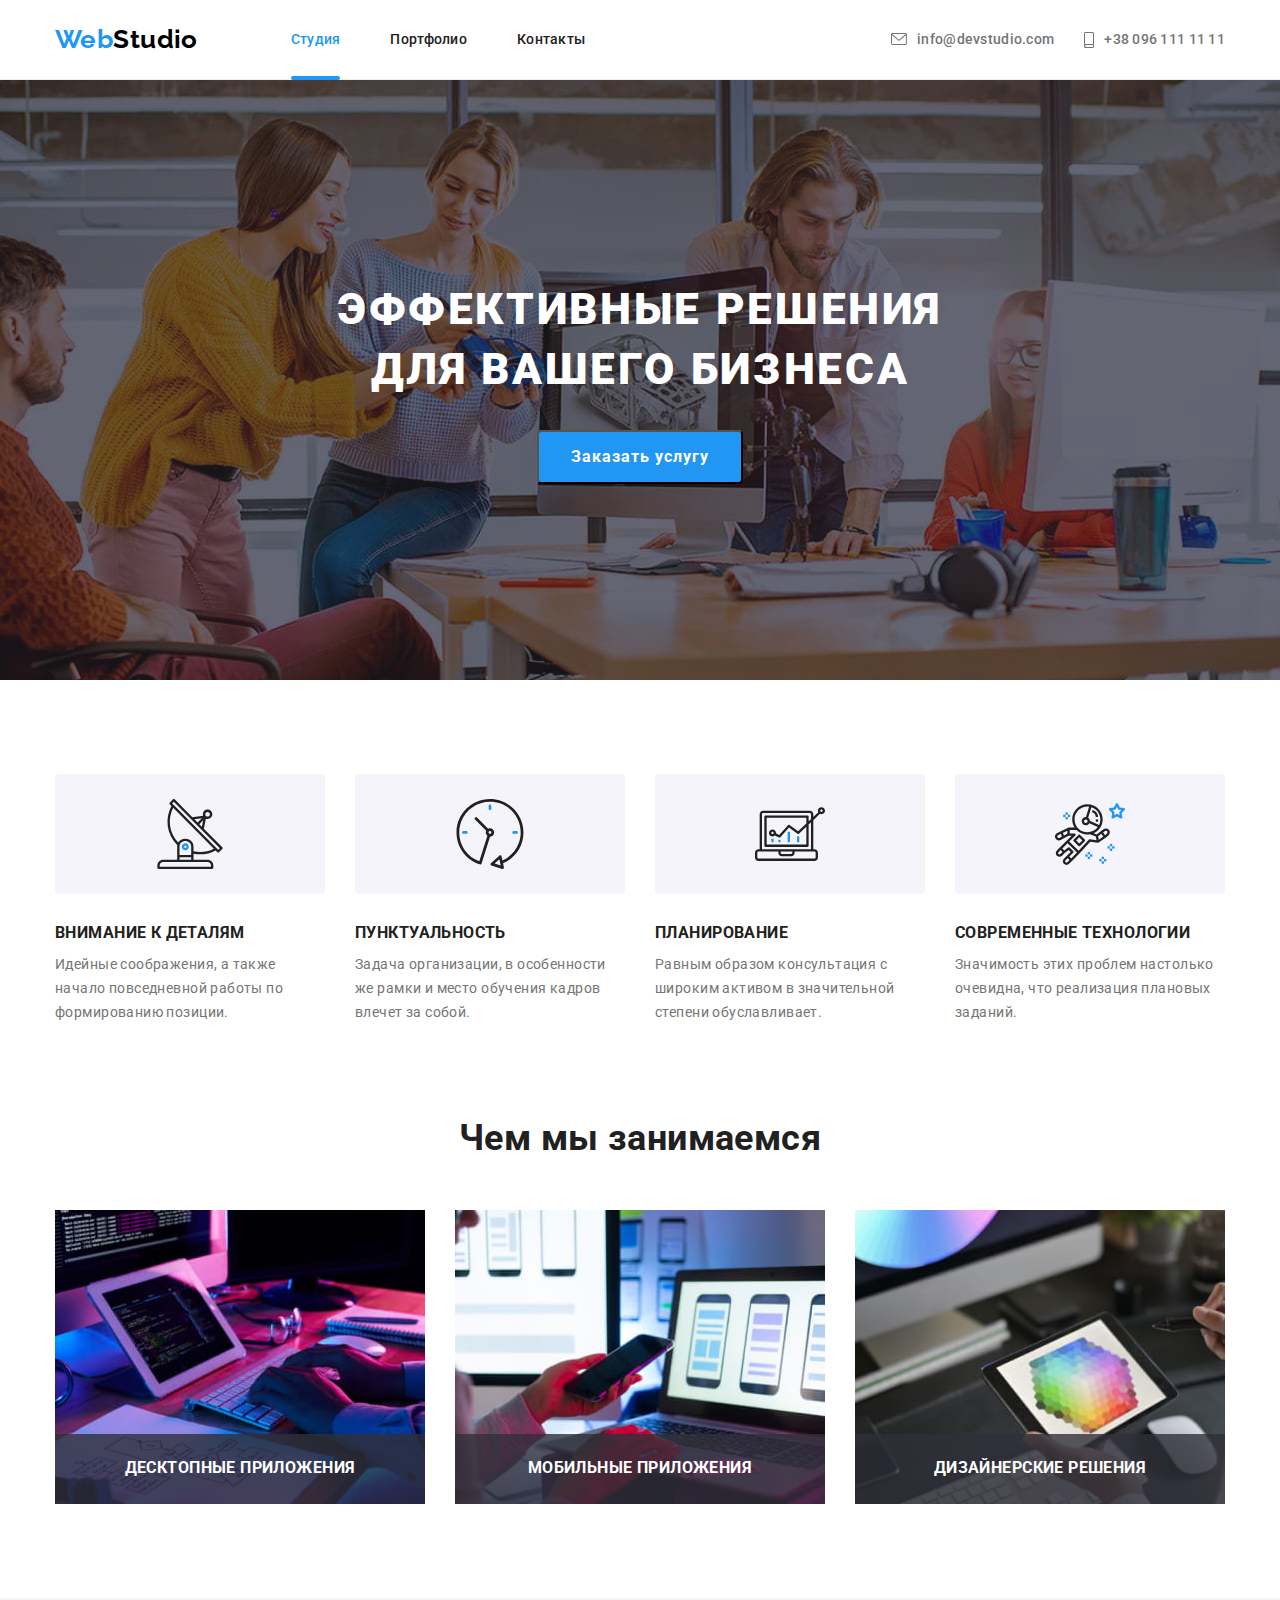
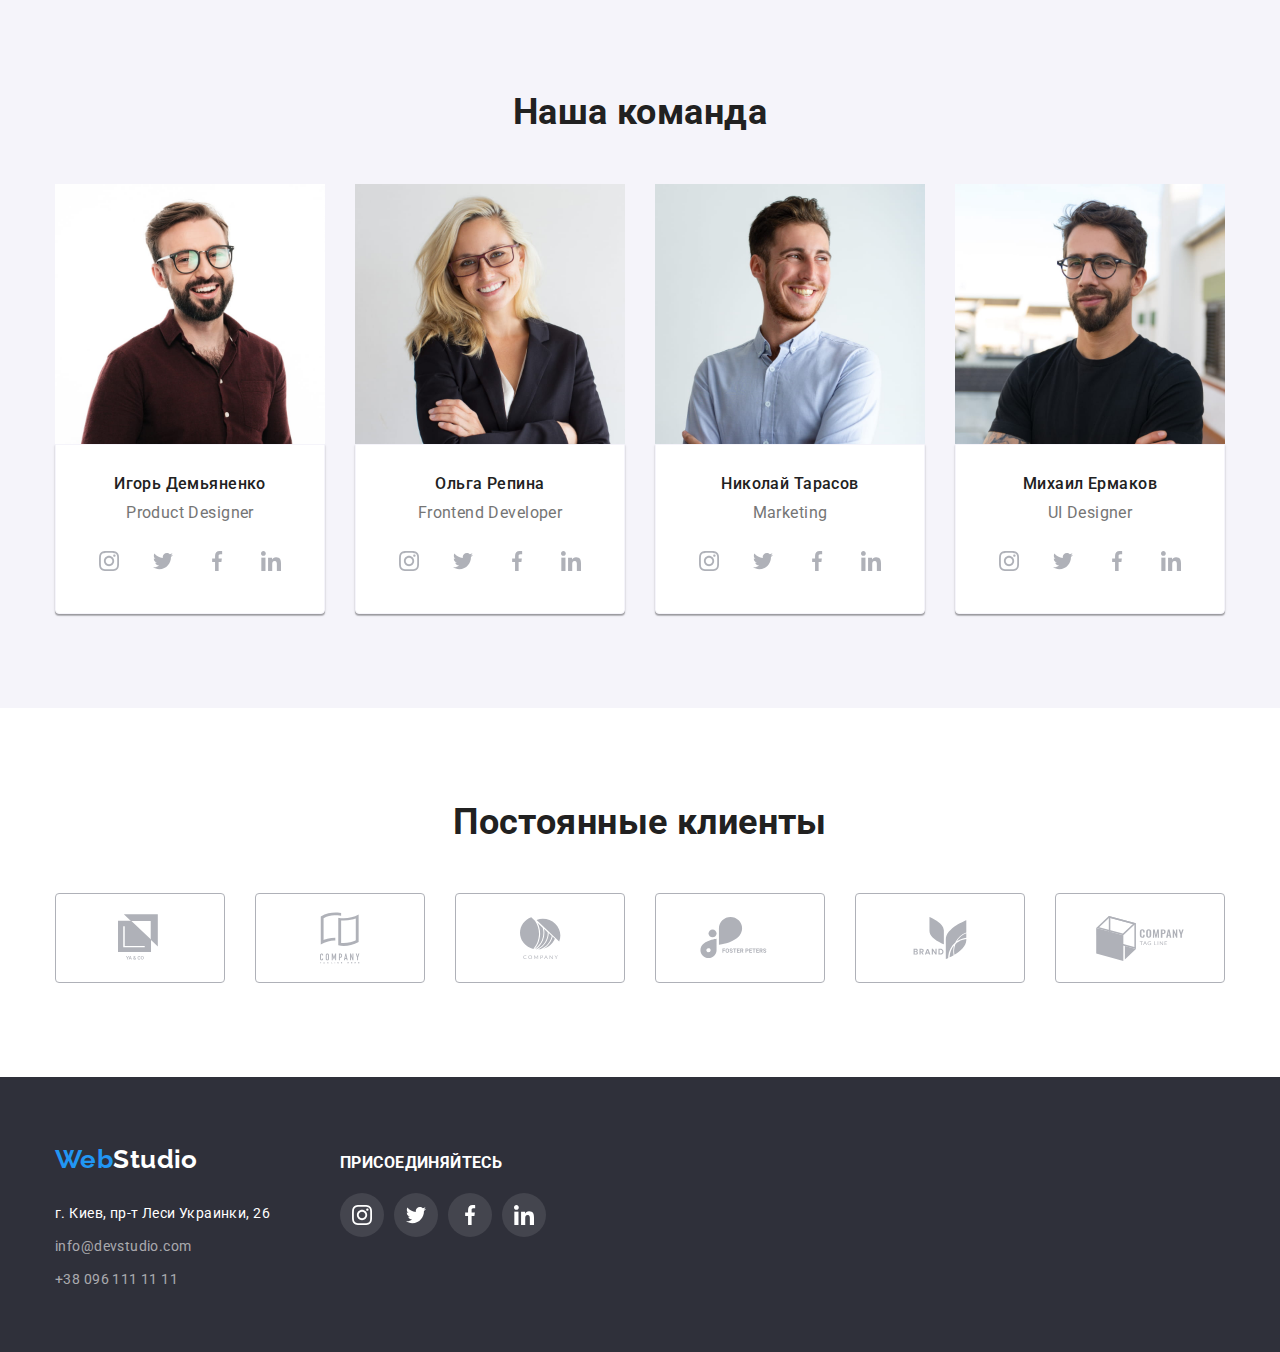
==== index.html @ 094c7a4d "Initial commit" ====
<!DOCTYPE html>
<html lang="ru">
<head>
    <meta charset="UTF-8">
    <meta http-equiv="X-UA-Compatible" content="IE=edge">
    <meta name="viewport" content="width=device-width, initial-scale=1.0">
    <link rel="preconnect" href="https://fonts.gstatic.com">
    <link href="https://fonts.googleapis.com/css2?family=Raleway:wght@700&family=Roboto:wght@400;500;700;900&display=swap" rel="stylesheet">
    <link rel="stylesheet" href="https://cdnjs.cloudflare.com/ajax/libs/modern-normalize/1.0.0/modern-normalize.min.css">
    <link rel="stylesheet" href="./css/styles.css">
    <title>WebStudio</title>
</head>
<body>
    
    <header class="header">
        <div class="page-header container">
            <nav class="navigation">
                <a class="logo link" href="./index.html"> <span class="accent-logo">Web</span>Studio</a>
                <ul class="site-nav list">
                    <li class="item-nav">
                        <a class="item-nav link current" href="./index.html">Студия</a>
                    </li>
                    <li class="item-nav">
                        <a class="item-nav link" href="./portfolio.html">Портфолио</a>
                    </li>
                    <li class="item-nav">
                        <a class="item-nav link" href="">Контакты</a>
                    </li>
                </ul>
            </nav> 
            <ul class="contact list">
                <li class="contact-item">
                    <a class="link-contact link" href="mailto:info@devstudio.com">
                        <svg class="icon" width="16" height="12">
                            <use href="./images/svg/sprite.svg#icon-envelope"></use>
                        </svg>
                        info@devstudio.com
                    </a>
                </li>
                <li class="contact-item">
                    <a class="link-contact link" href="tel:+380961111111">
                        <svg class="icon" width="10" height="16">
                            <use href="./images/svg/sprite.svg#icon-smartphone"></use>
                        </svg>
                        +38 096 111 11 11
                    </a>
                </li>
            </ul>
        </div>
    </header>
     
    <main>
        <section class="hero">
            <div class="hero-container">
                <h1 class="page-title">Эффективные решения<br>для вашего бизнеса</h1>
                <button data-modal-open class="button order" type="button">Заказать услугу</button>
            </div>
        </section>
        

        <section class="advantages">
            <div class="container">
                <ul class="list advantages-grid grid">
                    <li class="advantages-list grid-item icon-antenna">
                        <h3 class="advantages-title">Внимание к деталям</h3>
                        <p class="advantages-text">Идейные соображения, а также начало повседневной работы по формированию позиции.</p>
                    </li>
                    <li class="advantages-list grid-item icon-clock">
                        <h3 class="advantages-title">Пунктуальность</h3>
                        <p class="advantages-text">Задача организации, в особенности же рамки и место обучения кадров влечет за собой.</p>
                    </li>
                    <li class="advantages-list grid-item icon-diagram">
                        <h3 class="advantages-title">Планирование</h3>
                        <p class="advantages-text">Равным образом консультация с широким активом в значительной степени обуславливает.</p>
                    </li>
                    <li class="advantages-list grid-item icon-astronaut">
                        <h3 class="advantages-title">Современные технологии</h3>
                        <p class="advantages-text">Значимость этих проблем настолько очевидна, что реализация плановых заданий.</p>
                    </li>
                </ul>
            </div>

        </section>


        <section class="work">
            <div class="container">
                <h2 class="section-title">Чем мы занимаемся</h2>
                <ul class="list work-list grid">
                    <li class="grid-item work-relative">
                        <h3 class="work-title">Десктопные приложения</h3>
                        <img src="./images/box1.jpg" alt="процесс разработки сайта" width="370" height="294">
                    </li>
                    <li class="grid-item work-relative">
                        <h3 class="work-title">Мобильные приложения</h3>
                        <img src="./images/box2.jpg" alt="адаптация приложения для мобильных устройств" width="370" height="294">
                    </li>
                    <li class="grid-item work-relative">
                        <h3 class="work-title">Дизайнерские решения</h3>
                        <img src="./images/box3.jpg" alt="подбор палитры при разработке" width="370" height="294">
                    </li>
                </ul>
            </div>
        </section>


        <section class="team">
            <div class="container">
                <h2 class="section-title">Наша команда</h2>
                <ul class="list grid">
                    <li class="team-grid grid-item">
                        <img src="./images/igor-demyanenko.jpg" alt="фото дизайнера продукта нашей компании" width="270" height="260">
                        <div class="team-item-content">
                            <h3 class="employee">Игорь Демьяненко</h3> 
                            <p class="text-team">Product Designer</p>
                            <ul class="list social-icons">
                                <li class="social-icons-item">
                                    <a href="" class="social-icons-link" target="_blank" rel="noopener noreferrer">
                                        <svg class="icon">
                                            <use href="./images/svg/sprite.svg#icon-instagram"></use>
                                        </svg>
                                    </a>
                                </li>
                                <li class="social-icons-item">
                                    <a href="" class="social-icons-link" target="_blank" rel="noopener noreferrer">
                                        <svg class="icon">
                                            <use href="./images/svg/sprite.svg#icon-twitter"></use>
                                        </svg>
                                    </a>
                                </li>
                                <li class="social-icons-item">
                                    <a href="" class="social-icons-link" target="_blank" rel="noopener noreferrer">
                                        <svg class="icon">
                                            <use href="./images/svg/sprite.svg#icon-facebook"></use>
                                        </svg>
                                    </a>
                                </li>
                                <li class="social-icons-item">
                                    <a href="" class="social-icons-link" target="_blank" rel="noopener noreferrer">
                                        <svg class="icon">
                                            <use href="./images/svg/sprite.svg#icon-linkedin"></use>
                                        </svg>
                                    </a>
                                </li>
                            </ul>
                        </div>
                    </li>
                    <li class="team-grid grid-item">
                        <img src="./images/olga-repina.jpg" alt="фото фронтент разработчика сотрудника нашей компании" width="270" height="260">
                        <div class="team-item-content">
                            <h3  class="employee">Ольга Репина</h3>
                            <p class="text-team">Frontend Developer</p>
                            <ul class="list social-icons">
                                <li class="social-icons-item">
                                    <a href="" class="social-icons-link" target="_blank" rel="noopener noreferrer">
                                        <svg class="icon">
                                            <use href="./images/svg/sprite.svg#icon-instagram"></use>
                                        </svg>
                                    </a>
                                </li>
                                <li class="social-icons-item">
                                    <a href="" class="social-icons-link" target="_blank" rel="noopener noreferrer">
                                        <svg class="icon">
                                            <use href="./images/svg/sprite.svg#icon-twitter"></use>
                                        </svg>
                                    </a>
                                </li>
                                <li class="social-icons-item">
                                    <a href="" class="social-icons-link" target="_blank" rel="noopener noreferrer">
                                        <svg class="icon">
                                            <use href="./images/svg/sprite.svg#icon-facebook"></use>
                                        </svg>
                                    </a>
                                </li>
                                <li class="social-icons-item">
                                    <a href="" class="social-icons-link" target="_blank" rel="noopener noreferrer">
                                        <svg class="icon">
                                            <use href="./images/svg/sprite.svg#icon-linkedin"></use>
                                        </svg>
                                    </a>
                                </li>
                            </ul>
                        </div>
                    </li>
                    <li class="team-grid grid-item">
                        <img src="./images/nikolay-tarasov.jpg" alt="фото маркетолога сотрудника нашей компании" width="270" height="260">
                        <div class="team-item-content">
                            <h3 class="employee">Николай Тарасов</h3>
                            <p class="text-team">Marketing</p>
                            <ul class="list social-icons">
                                <li class="social-icons-item">
                                    <a href="" class="social-icons-link" target="_blank" rel="noopener noreferrer">
                                        <svg class="icon">
                                            <use href="./images/svg/sprite.svg#icon-instagram"></use>
                                        </svg>
                                    </a>
                                </li>
                                <li class="social-icons-item">
                                    <a href="" class="social-icons-link" target="_blank" rel="noopener noreferrer">
                                        <svg class="icon">
                                            <use href="./images/svg/sprite.svg#icon-twitter"></use>
                                        </svg>
                                    </a>
                                </li>
                                <li class="social-icons-item">
                                    <a href="" class="social-icons-link" target="_blank" rel="noopener noreferrer">
                                        <svg class="icon">
                                            <use href="./images/svg/sprite.svg#icon-facebook"></use>
                                        </svg>
                                    </a>
                                </li>
                                <li class="social-icons-item">
                                    <a href="" class="social-icons-link" target="_blank" rel="noopener noreferrer">
                                        <svg class="icon">
                                            <use href="./images/svg/sprite.svg#icon-linkedin"></use>
                                        </svg>
                                    </a>
                                </li>
                            </ul>
                        </div>
                    </li>
                    <li class="team-grid grid-item">
                        <img src="./images/mikhail-yermakov.jpg" alt="фото Ю Ай дизайнера нашей компании" width="270" height="260">
                        <div class="team-item-content">
                            <h3 class="employee">Михаил Ермаков</h3>
                            <p class="text-team">UI Designer</p>
                            <ul class="list social-icons">
                                <li class="social-icons-item">
                                    <a href="" class="social-icons-link" target="_blank" rel="noopener noreferrer">
                                        <svg class="icon">
                                            <use href="./images/svg/sprite.svg#icon-instagram"></use>
                                        </svg>
                                    </a>
                                </li>
                                <li class="social-icons-item">
                                    <a href="" class="social-icons-link" target="_blank" rel="noopener noreferrer">
                                        <svg class="icon">
                                            <use href="./images/svg/sprite.svg#icon-twitter"></use>
                                        </svg>
                                    </a>
                                </li>
                                <li class="social-icons-item">
                                    <a href="" class="social-icons-link" target="_blank" rel="noopener noreferrer">
                                        <svg class="icon">
                                            <use href="./images/svg/sprite.svg#icon-facebook"></use>
                                        </svg>
                                    </a>
                                </li>
                                <li class="social-icons-item">
                                    <a href="" class="social-icons-link" target="_blank" rel="noopener noreferrer">
                                        <svg class="icon">
                                            <use href="./images/svg/sprite.svg#icon-linkedin"></use>
                                        </svg>
                                    </a>
                                </li>
                            </ul>
                        </div>
                    </li>
                </ul>
            </div>
        </section>


        <section class="clients">
            <div class="container">
                <h2 class="section-title">Постоянные клиенты</h2>
                <ul class="list clients-list grid">
                    <li class="client-item grid-item">
                        <a href="" class="client-link link" target="_blank" rel="noopener noreferrer">
                            <svg class="client-icon" width="44" height="49">
                                <use href="./images/svg/sprite.svg#icon-logo-one" width="44" height="49"></use>
                            </svg>
                        </a>
                        </li>
                    <li class="client-item grid-item">
                        <a href="" class="client-link link" target="_blank" rel="noopener noreferrer">
                            <svg class="client-icon" width="40" height="52">
                                <use href="./images/svg/sprite.svg#icon-logo-two"></use>
                            </svg>
                        </a>
                    </li>
                    <li class="client-item grid-item">
                        <a href="" class="client-link link" target="_blank" rel="noopener noreferrer">
                            <svg class="client-icon" width="41" height="42.6">
                                <use href="./images/svg/sprite.svg#icon-logo-three"></use>
                            </svg>
                        </a>
                    </li>
                    <li class="client-item grid-item">
                        <a href="" class="client-link link" target="_blank" rel="noopener noreferrer">
                            <svg class="client-icon" width="79.66" height="42.02">
                                <use href="./images/svg/sprite.svg#icon-logo-four"></use>
                            </svg>
                        </a>
                    </li>
                    <li class="client-item grid-item">
                        <a href="" class="client-link link" target="_blank" rel="noopener noreferrer">
                            <svg class="client-icon" width="79.66" height="42.02">
                                <use href="./images/svg/sprite.svg#icon-logo-five"></use>
                            </svg>
                        </a>
                    </li>
                    <li class="client-item grid-item">
                        <a href="" class="client-link link" target="_blank" rel="noopener noreferrer">
                            <svg class="client-icon" width="88.48" height="45.44">
                                <use href="./images/svg/sprite.svg#icon-logo-six"></use>
                            </svg>
                        </a>
                    </li>
                </ul>

            </div>
        </section>
       
    </main>


    <footer class="footer">
        <div class="container list footer-block">
            <div class="footer-grid">
                <a class="logo link" href="./index.html"> <span class="accent-logo">Web</span>Studio</a>
                <address class="address">
                    <p class="street-address"> г. Киев, пр-т Леси Украинки, 26</p>
                    <ul class="contact list">
                        <li class="item-address"> <a class="item link" href="mailto:info@devstudio.com">info@devstudio.com</a> </li>
                        <li class="item-address"> <a class="item link" href="tel:+380961111111">+38 096 111 11 11</a> </li>
                    </ul>
                </address>
            </div>
            <div class="footer-grid">
                <h3 class="footer-title">Присоединяйтесь</h3>
                <ul class="list social-icons">
                    <li class="social-icons-item">
                        <a href="" class="social-icons-link" target="_blank" rel="noopener noreferrer">
                            <svg class="icon">
                                <use href="./images/svg/sprite.svg#icon-instagram"></use>
                            </svg>
                        </a>
                    </li>
                    <li class="social-icons-item">
                        <a href="" class="social-icons-link" target="_blank" rel="noopener noreferrer">
                            <svg class="icon">
                                <use href="./images/svg/sprite.svg#icon-twitter"></use>
                            </svg>
                        </a>
                    </li>
                    <li class="social-icons-item">
                        <a href="" class="social-icons-link" target="_blank" rel="noopener noreferrer">
                            <svg class="icon">
                                <use href="./images/svg/sprite.svg#icon-facebook"></use>
                            </svg>
                        </a>
                    </li>
                    <li class="social-icons-item">
                        <a href="" class="social-icons-link" target="_blank" rel="noopener noreferrer">
                            <svg class="icon">
                                <use href="./images/svg/sprite.svg#icon-linkedin"></use>
                            </svg>
                        </a>
                    </li>
                </ul>

            </div>
        <div>
    </footer>
    
    <div data-modal class="backdrop is-hidden">
        <div class="modal">
            <button data-modal-close class="button-close" tybe="button"></button>
        </div>
    </div>

    <script src="./js/modal.js"></script>
</body>
</html>
---- css/styles.css ----
:root {
  --primary-text-color: #757575;
  --title-text-color: #212121;
  --accent-color: #2196f3;
  --contact-footer-text-color: rgba(255, 255, 255, 0.6);
  --dark-bg-color: #2f303a;
  --primary-bg-color: #ffffff;
  --section-bg-color: #f5f4fa;
  --color-icons: #afb1b8;
  --grid-item: 4;
}

/* utilits */

html {
  box-sizing: border-box;
}
*,
*::after,
*::before {
  box-sizing: inherit;
}

body {
  background-color: var(--primary-bg-color);
  color: var(--primary-text-color);
  font-family: 'roboto', sans-serif;
  font-weight: 400;
  font-size: 14px;
  line-height: 1.14;
  letter-spacing: 0.03em;
}

h1,
h2,
h3,
h4,
h5,
h6,
p {
  margin: 0;
}

.link {
  text-decoration: none;
}

.list {
  list-style: none;
  padding-left: 0px;
  margin: 0px;
}

img {
  display: block;
  max-width: 100%;
  height: auto;
}

.social-icons .icon {
  width: 20px;
  height: 20px;
  fill: var(--color-icons);
  transition: fill 250ms cubic-bezier(0.4, 0, 0.2, 1);
}

.footer .social-icons .icon {
  fill: var(--primary-bg-color);
}

.social-icons-link:hover .icon,
.social-icons-link:focus .icon {
  fill: var(--primary-bg-color);
}

.social-icons-link:hover,
.social-icons-link:focus {
  background-color: var(--accent-color);
}

.social-icons {
  display: flex;
  justify-content: center;
}

.social-icons-link {
  display: flex;
  justify-content: center;
  align-items: center;
  width: 44px;
  height: 44px;
  border-radius: 50%;
  background-color: rgba(255, 255, 255, 0.1);
  transition: background-color 250ms cubic-bezier(0.4, 0, 0.2, 1);
}
.social-icons-item + .social-icons-item {
  margin-left: 10px;
}

.grid {
  display: flex;
  flex-wrap: wrap;
  margin-left: -30px;
  margin-top: -30px;
}

.grid-item {
  flex-basis: calc((100% - 30px * var(--grid-item)) / var(--grid-item));
  margin-left: 30px;
  margin-top: 30px;
}

.button {
  color: var(--primary-bg-color);
  background-color: var(--accent-color);
  font-weight: 700;
  font-size: 16px;
  line-height: 1.88;
  letter-spacing: 0.06em;
  cursor: pointer;
  font-family: 'roboto', sans-serif;
  border-radius: 4px;
  padding: 10px 32px;
  transition: background-color 250ms cubic-bezier(0.4, 0, 0.2, 1);
}

.button:hover,
.button:focus {
  background-color: #188ce8;
}

.accent-logo {
  color: var(--accent-color);
}

.footer .logo {
  color: var(--primary-bg-color);
}

.container {
  width: 1200px;
  padding-left: 15px;
  padding-right: 15px;
}

.backdrop {
  position: fixed;
  top: 0px;
  left: 0px;
  width: 100%;
  height: 100%;
  background-color: rgba(0, 0, 0, 0.2);
  transition: opacity 250ms cubic-bezier(0.4, 0, 0.2, 1);
}

.backdrop.is-hidden {
  opacity: 0;
  pointer-events: none;
}

.modal {
  position: absolute;
  top: 50%;
  left: 50%;
  transform: translate(-50%, -50%);
  min-height: 581px;
  min-width: 528px;
  box-shadow: 0px 1px 3px rgba(0, 0, 0, 0.12), 0px 1px 1px rgba(0, 0, 0, 0.14), 0px 2px 1px rgba(0, 0, 0, 0.2);
  border-radius: 4px;
  background-color: var(--primary-bg-color);
}

.button-close {
  position: absolute;
  top: 8px;
  right: 8px;
  display: flex;
  justify-content: center;
  align-items: center;
  width: 30px;
  height: 30px;
  background: var(--primary-bg-color);
  border: 1px solid rgba(0, 0, 0, 0.1);
  border-radius: 50%;
  cursor: pointer;
}

.button-close::before {
  content: '';
  width: 11px;
  height: 11px;
  background-image: url(../images/svg/Vector.svg);
}

/* header */

.header {
  border-bottom: 1px solid #ececec;
  padding-top: 16.5px;
  padding-bottom: 16.5px;
}

.page-header {
  background-color: var(--primary-bg-color);
  display: flex;
  align-items: center;
  margin-left: auto;
  margin-right: auto;
}

.site-nav .link {
  color: var(--title-text-color);
  font-weight: 500;
  letter-spacing: 0.02em;
  transition: color 250ms cubic-bezier(0.4, 0, 0.2, 1);
}

.site-nav {
  display: flex;
  margin-left: 93px;
}

.site-nav .item-nav:not(:last-child) {
  margin-right: 50px;
}

.site-nav .link:hover,
.site-nav .link:focus {
  color: var(--accent-color);
}

.site-nav .link.current {
  color: var(--accent-color);
}

.item-nav {
  position: relative;
}

.current::after {
  position: absolute;
  left: 0px;
  top: 45px;
  content: '';
  display: inline-flex;
  width: 100%;
  background-color: var(--accent-color);
  border-radius: 2px;
  height: 4px;
}

.navigation {
  display: flex;
  align-items: center;
}

.contact .link-contact {
  color: var(--primary-text-color);
  font-weight: 500;
  letter-spacing: 0.02em;
  font-style: normal;
  padding-top: 15px;
  padding-bottom: 15px;
  display: flex;
  align-items: center;
  transition: color 250ms cubic-bezier(0.4, 0, 0.2, 1);
}

.contact .link-contact:hover,
.contact .link-contact:focus {
  color: var(--accent-color);
}

.link-contact .icon {
  fill: var(--primary-text-color);
  margin-right: 10px;
  transition: fill 250ms cubic-bezier(0.4, 0, 0.2, 1);
}

.link-contact:hover .icon,
.link-contact:focus .icon {
  fill: var(--accent-color);
}

.page-header .contact {
  display: flex;
  margin-left: auto;
}

.contact .contact-item:not(:last-child) {
  margin-right: 30px;
}

.logo {
  font-family: 'raleway', sans-serif;
  font-weight: 700;
  font-size: 26px;
  line-height: 1.19;
  color: #000000;
}

.accent-logo {
  color: var(--accent-color);
}

.section-title {
  color: var(--title-text-color);
  font-weight: 700;
  font-size: 36px;
  line-height: 1.16;
  text-align: center;
  margin-bottom: 50px;
}

/* section hero */

.hero {
  background-color: var(--dark-bg-color);
  max-width: 1600px;
  margin-left: auto;
  margin-right: auto;
}

.hero-container {
  padding-top: 200px;
  padding-bottom: 200px;
  margin-left: auto;
  margin-right: auto;
  text-align: center;
  background-image: linear-gradient(to right, rgba(47, 48, 58, 0.4), rgba(47, 48, 58, 0.4)),
    url(../images/hero/hero-bg.jpg);
  background-position: center;
  height: 600px;
  max-width: 1600px;
}

.page-title {
  color: var(--primary-bg-color);
  font-weight: 900;
  font-size: 44px;
  line-height: 1.36;
  letter-spacing: 0.06em;
  text-align: center;
  text-transform: uppercase;
  margin-bottom: 30px;
}

/* section advantages */

.advantages .advantages-text {
  line-height: 1.71;
}

.advantages {
  padding-top: 94px;
  padding-bottom: 94px;
}

.advantages .container {
  margin-left: auto;
  margin-right: auto;
}

.advantages-title {
  color: var(--title-text-color);
  font-weight: 700;
  text-transform: uppercase;
  margin-bottom: 10px;
}

.advantages-title::before {
  content: '';
  display: block;
  width: 270px;
  height: 120px;
  background: var(--section-bg-color);
  border-radius: 4px;
  margin-bottom: 30px;
  background-repeat: no-repeat;
  background-position: center;
}

.icon-antenna ::before {
  background-image: url('../images/svg/antenna.svg');
}

.icon-clock ::before {
  background-image: url('../images/svg/clock.svg');
}

.icon-diagram ::before {
  background-image: url('../images/svg/diagram.svg');
}

.icon-astronaut ::before {
  background-image: url('../images/svg/astronaut.svg');
}

.advantages-grid .grid-item {
  --grid-item: 4;
}

/* section work */

.work {
  padding-bottom: 94px;
}

.work .section-title,
.team .section-title {
  color: var(--title-text-color);
  font-weight: 700;
  font-size: 36px;
  line-height: 1.16;
  text-align: center;
}

.work-relative::before {
  position: absolute;
  left: 0px;
  bottom: 0px;
  content: '';
  width: 100%;
  height: 70px;
  background-color: rgba(47, 48, 58, 0.8);
}

.work-title {
  position: absolute;
  left: 50%;
  bottom: 27px;
  transform: translateX(-50%);
  white-space: nowrap;
  color: var(--primary-bg-color);
  font-weight: 700;
  text-transform: uppercase;
}

.work-relative {
  position: relative;
}

.work .container {
  margin-left: auto;
  margin-right: auto;
}

.work-list .grid-item {
  --grid-item: 3;
}
/* section team */

.team .text-team {
  font-size: 16px;
  line-height: 1.18;
  margin-bottom: 16px;
}

.team .container {
  margin-left: auto;
  margin-right: auto;
}

.team {
  background-color: var(--section-bg-color);
  padding-top: 94px;
  padding-bottom: 94px;
}

.team-grid .grid-item {
  --grid-item: 4;
}

.team-item-content {
  padding: 30px 30px;
  border: 1px solid var(--section-bg-color);
  background: #ffffff;
  box-shadow: 0px 1px 3px rgba(0, 0, 0, 0.12), 0px 1px 1px rgba(0, 0, 0, 0.14), 0px 2px 1px rgba(0, 0, 0, 0.2);
  border-radius: 0px 0px 4px 4px;
}

.employee {
  color: var(--title-text-color);
  font-weight: 500;
  font-size: 16px;
  line-height: 1.18;
  margin-bottom: 10px;
  text-align: center;
}

.text-team {
  text-align: center;
}

/* our clients */

.clients {
  padding-top: 94px;
  padding-bottom: 94px;
}

.clients .container {
  margin-left: auto;
  margin-right: auto;
}

.clients-list .grid-item {
  --grd-item: 6;
}

.client-item {
  width: 170px;
  height: 90px;
}

.client-link {
  display: inline-flex;
  width: 100%;
  height: 100%;
  border: 1px solid var(--color-icons);
  border-radius: 4px;
  justify-content: center;
  align-items: center;
  transition: border 250ms cubic-bezier(0.4, 0, 0.2, 1);
}

.client-icon {
  fill: var(--color-icons);
  transition: fill 250ms cubic-bezier(0.4, 0, 0.2, 1);
}

.client-link:hover .client-icon,
.client-link:focus .client-icon {
  fill: var(--accent-color);
}

.client-link:hover,
.client-link:focus {
  border: 1px solid var(--accent-color);
}

.clients .grid {
  flex-wrap: nowrap;
}

/* footer */

.footer .item,
.footer .link {
  color: var(--contact-footer-text-color);
  line-height: 1.71;
  font-style: normal;
  transition: color 250ms cubic-bezier(0.4, 0, 0.2, 1);
}

.footer .logo {
  color: var(--primary-bg-color);
}

.address {
  margin-top: 20px;
}

.address p {
  color: var(--primary-bg-color);
  line-height: 1.71;
  font-style: normal;
}

.footer {
  background-color: var(--dark-bg-color);
  padding-top: 60px;
  padding-bottom: 60px;
}

.footer .container {
  margin-left: auto;
  margin-right: auto;
}

.street-address {
  margin-bottom: 9px;
}

.item-address:not(:last-child) {
  margin-bottom: 9px;
}

.contact .item:hover,
.contact .item:focus {
  color: var(--accent-color);
}

.footer-title {
  color: var(--primary-bg-color);
  font-weight: 700;
  text-transform: uppercase;
  margin-bottom: 20px;
}

.footer .social-icons {
  display: flex;
  justify-content: flex-start;
}

.footer-block {
  display: flex;
  align-items: baseline;
}

.footer-grid + .footer-grid {
  margin-left: 70px;
}

/* portfolio filter */

.main-portfolio {
  padding-top: 94px;
  padding-bottom: 94px;
}

.filters {
  display: flex;
  justify-content: center;
  margin-bottom: 50px;
}

.main-portfolio .container {
  margin-left: auto;
  margin-right: auto;
}

.filters .button {
  border: 0;
  color: var(--title-text-color);
  background-color: var(--section-bg-color);
  font-weight: 500;
  line-height: 1.63;
  padding: 6px 22px;
  box-shadow: none;
  transition: color 250ms cubic-bezier(0.4, 0, 0.2, 1), background-color 250ms cubic-bezier(0.4, 0, 0.2, 1),
    box-shadow 250ms cubic-bezier(0.4, 0, 0.2, 1);
}

.filters .button:hover,
.filters .button:focus {
  color: var(--primary-bg-color);
  background-color: var(--accent-color);
  box-shadow: 0px 3px 1px rgba(0, 0, 0, 0.1), 0px 1px 2px rgba(0, 0, 0, 0.08), 0px 2px 2px rgba(0, 0, 0, 0.12);
}

.item-filter:not(:last-child) {
  margin-right: 8px;
}

/* portfolio grid */

.portfolio-title {
  color: var(--title-text-color);
  font-weight: 700;
  font-size: 18px;
  line-height: 2;
  letter-spacing: 0.06em;
  margin-bottom: 4px;
}

.portfolio .text {
  color: var(--primary-text-color);
  font-size: 16px;
  line-height: 1.88;
}

.portfolio-link {
  position: relative;
  display: block;
  box-shadow: none;
  transition: box-shadow 250ms cubic-bezier(0.4, 0, 0.2, 1);
}

.portfolio-link:hover,
.portfolio-link:focus {
  box-shadow: 0px 1px 1px rgba(0, 0, 0, 0.12), 0px 4px 4px rgba(0, 0, 0, 0.06), 1px 4px 6px rgba(0, 0, 0, 0.16);
}

.portfolio .grid-item {
  --grid-item: 3;
}

.portfolio-content {
  padding-top: 20px;
  padding-left: 24px;
  padding-right: 24px;
  padding-bottom: 20px;
  border-left: 1px solid #eeeeee;
  border-bottom: 1px solid #eeeeee;
  border-right: 1px solid #eeeeee;
}

.portfolio-hover-text {
  position: absolute;
  top: 100%;
  left: 0px;
  height: 100%;
  display: flex;
  align-items: center;
  font-size: 18px;
  line-height: 1.56;
  color: var(--primary-bg-color);
  padding-left: 24px;
  padding-right: 24px;
  background-color: rgba(33, 150, 243, 0.9);
  transition: transform 250ms cubic-bezier(0.4, 0, 0.2, 1);
}

.portfolio-link:hover .portfolio-hover-text,
.portfolio-link:focus .portfolio-hover-text {
  transform: translateY(-100%);
}

.portfolio-image {
  position: relative;
  overflow: hidden;
}
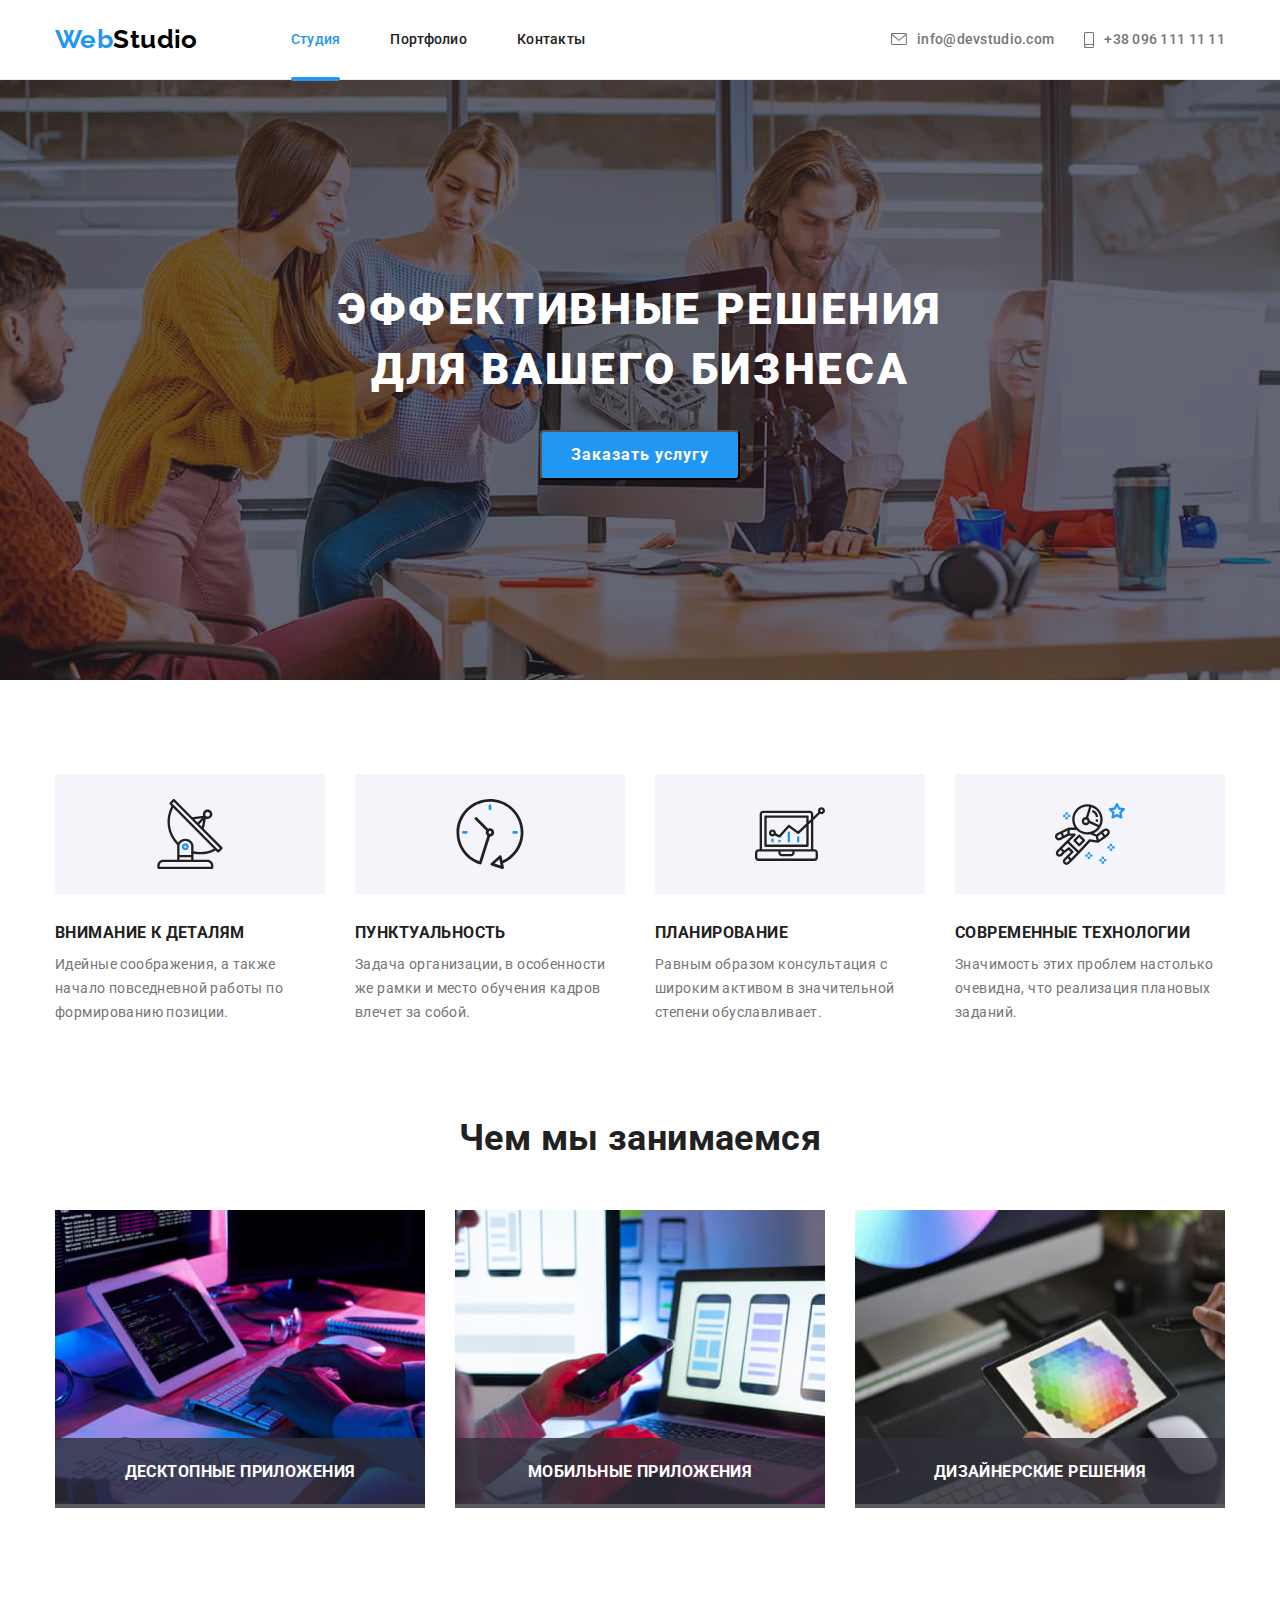
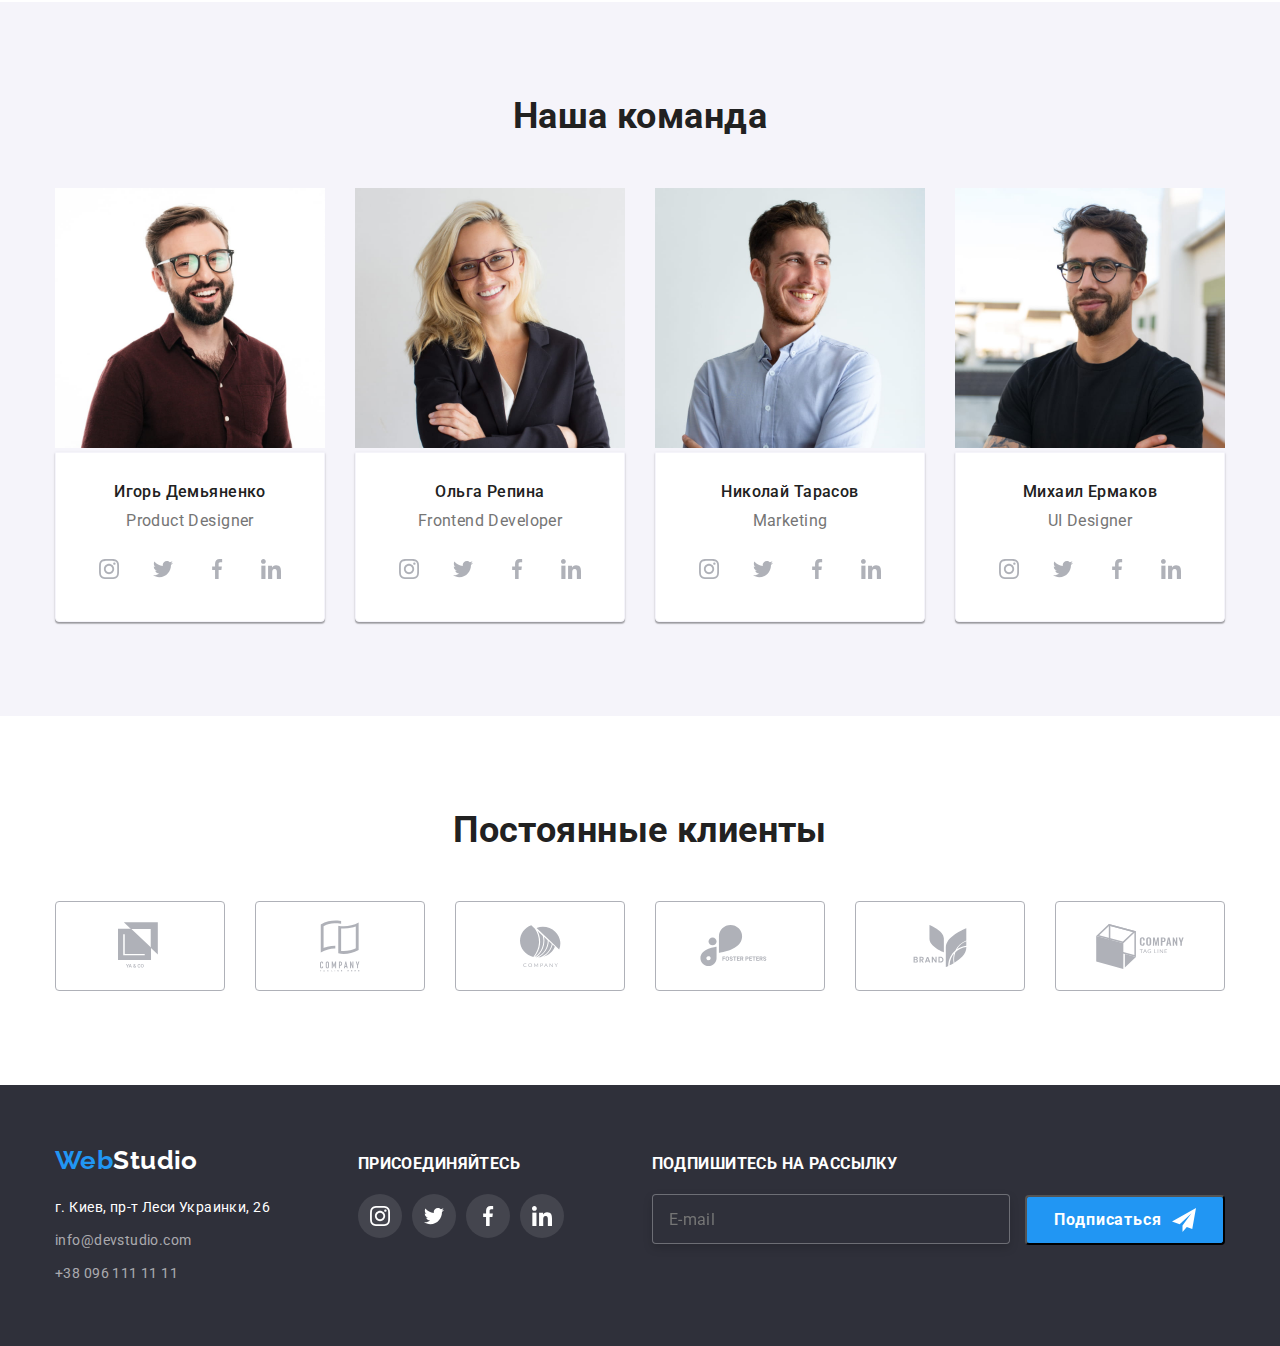
==== commit 07c614f5: "first-page" ====
--- a/index.html
+++ b/index.html
@@ -2,80 +2,85 @@
 <html lang="ru">
 <head>
     <meta charset="UTF-8">
-    <meta http-equiv="X-UA-Compatible" content="IE=edge">
     <meta name="viewport" content="width=device-width, initial-scale=1.0">
     <link rel="preconnect" href="https://fonts.gstatic.com">
     <link href="https://fonts.googleapis.com/css2?family=Raleway:wght@700&family=Roboto:wght@400;500;700;900&display=swap" rel="stylesheet">
-    <link rel="stylesheet" href="https://cdnjs.cloudflare.com/ajax/libs/modern-normalize/1.0.0/modern-normalize.min.css">
-    <link rel="stylesheet" href="./css/styles.css">
+    <!-- <link rel="stylesheet" href="https://cdnjs.cloudflare.com/ajax/libs/modern-normalize/1.0.0/modern-normalize.min.css"> -->
+    <link rel="stylesheet" href="./css/styles.min.css">
     <title>WebStudio</title>
 </head>
 <body>
     
     <header class="header">
-        <div class="page-header container">
+        <div class="header__page container">
             <nav class="navigation">
-                <a class="logo link" href="./index.html"> <span class="accent-logo">Web</span>Studio</a>
-                <ul class="site-nav list">
-                    <li class="item-nav">
-                        <a class="item-nav link current" href="./index.html">Студия</a>
-                    </li>
-                    <li class="item-nav">
-                        <a class="item-nav link" href="./portfolio.html">Портфолио</a>
-                    </li>
-                    <li class="item-nav">
-                        <a class="item-nav link" href="">Контакты</a>
+                <a class="logo link" href="./index.html"> <span class="logo__accent">Web</span>Studio</a>
+                <ul class="navigation__list list">
+                    <li class="navigation__item">
+                        <a class="navigation__link link navigation__link--current" href="./index.html">Студия</a>
+                    </li>
+                    <li class="navigation__item">
+                        <a class="navigation__link link" href="./portfolio.html">Портфолио</a>
+                    </li>
+                    <li class="navigation__item">
+                        <a class="navigation__link link" href="">Контакты</a>
                     </li>
                 </ul>
             </nav> 
             <ul class="contact list">
-                <li class="contact-item">
-                    <a class="link-contact link" href="mailto:info@devstudio.com">
-                        <svg class="icon" width="16" height="12">
+                <li class="contact__item">
+                    <a class="contact__link link" href="mailto:info@devstudio.com">
+                        <svg class="contact__icon" width="16" height="12">
                             <use href="./images/svg/sprite.svg#icon-envelope"></use>
                         </svg>
                         info@devstudio.com
                     </a>
                 </li>
-                <li class="contact-item">
-                    <a class="link-contact link" href="tel:+380961111111">
-                        <svg class="icon" width="10" height="16">
+                <li class="contact__item">
+                    <a class="contact__link link" href="tel:+380961111111">
+                        <svg class="contact__icon" width="10" height="16">
                             <use href="./images/svg/sprite.svg#icon-smartphone"></use>
                         </svg>
                         +38 096 111 11 11
                     </a>
                 </li>
             </ul>
+            <button class="menu__button is-open" type="button">
+                <svg width="40" height="40" aria-label="Переключатель мобильного меню">
+                    <use class="icon-menu" href="./images/svg/sprite.svg#icon-menu"></use>
+                    <use class="icon-cross" href="./images/svg/sprite.svg#icon-close"></use>
+                </svg>
+            </button>
         </div>
     </header>
      
     <main>
         <section class="hero">
-            <div class="hero-container">
-                <h1 class="page-title">Эффективные решения<br>для вашего бизнеса</h1>
+            <div class="hero__container">
+                <h1 class="hero__title">Эффективные решения<br>для вашего бизнеса</h1>
                 <button data-modal-open class="button order" type="button">Заказать услугу</button>
             </div>
         </section>
         
 
         <section class="advantages">
-            <div class="container">
-                <ul class="list advantages-grid grid">
-                    <li class="advantages-list grid-item icon-antenna">
-                        <h3 class="advantages-title">Внимание к деталям</h3>
-                        <p class="advantages-text">Идейные соображения, а также начало повседневной работы по формированию позиции.</p>
-                    </li>
-                    <li class="advantages-list grid-item icon-clock">
-                        <h3 class="advantages-title">Пунктуальность</h3>
-                        <p class="advantages-text">Задача организации, в особенности же рамки и место обучения кадров влечет за собой.</p>
-                    </li>
-                    <li class="advantages-list grid-item icon-diagram">
-                        <h3 class="advantages-title">Планирование</h3>
-                        <p class="advantages-text">Равным образом консультация с широким активом в значительной степени обуславливает.</p>
-                    </li>
-                    <li class="advantages-list grid-item icon-astronaut">
-                        <h3 class="advantages-title">Современные технологии</h3>
-                        <p class="advantages-text">Значимость этих проблем настолько очевидна, что реализация плановых заданий.</p>
+            <div class="container container--center">
+                <ul class="advantages__list grid list">
+                    <li class="advantages__item grid__item icon__antenna">
+                        <h3 class="advantages__title">Внимание к деталям</h3>
+                        <p class="advantages__text">Идейные соображения, а также начало повседневной работы по формированию позиции.</p>
+                    </li>
+                    <li class="advantages__item grid__item icon__clock">
+                        <h3 class="advantages__title">Пунктуальность</h3>
+                        <p class="advantages__text">Задача организации, в особенности же рамки и место обучения кадров влечет за собой.</p>
+                    </li>
+                    <li class="advantages__item grid__item icon__diagram">
+                        <h3 class="advantages__title">Планирование</h3>
+                        <p class="advantages__text">Равным образом консультация с широким активом в значительной степени обуславливает.</p>
+                    </li>
+                    <li class="advantages__item grid__item icon__astronaut">
+                        <h3 class="advantages__title">Современные технологии</h3>
+                        <p class="advantages__text">Значимость этих проблем настолько очевидна, что реализация плановых заданий.</p>
                     </li>
                 </ul>
             </div>
@@ -84,19 +89,19 @@
 
 
         <section class="work">
-            <div class="container">
-                <h2 class="section-title">Чем мы занимаемся</h2>
-                <ul class="list work-list grid">
-                    <li class="grid-item work-relative">
-                        <h3 class="work-title">Десктопные приложения</h3>
+            <div class="container container--center">
+                <h2 class="section__title">Чем мы занимаемся</h2>
+                <ul class="list work__list grid">
+                    <li class="grid__item work__relative">
+                        <h3 class="work__title">Десктопные приложения</h3>
                         <img src="./images/box1.jpg" alt="процесс разработки сайта" width="370" height="294">
                     </li>
-                    <li class="grid-item work-relative">
-                        <h3 class="work-title">Мобильные приложения</h3>
+                    <li class="grid__item work__relative">
+                        <h3 class="work__title">Мобильные приложения</h3>
                         <img src="./images/box2.jpg" alt="адаптация приложения для мобильных устройств" width="370" height="294">
                     </li>
-                    <li class="grid-item work-relative">
-                        <h3 class="work-title">Дизайнерские решения</h3>
+                    <li class="grid__item work__relative">
+                        <h3 class="work__title">Дизайнерские решения</h3>
                         <img src="./images/box3.jpg" alt="подбор палитры при разработке" width="370" height="294">
                     </li>
                 </ul>
@@ -105,38 +110,38 @@
 
 
         <section class="team">
-            <div class="container">
-                <h2 class="section-title">Наша команда</h2>
+            <div class="container container--center">
+                <h2 class="section__title">Наша команда</h2>
                 <ul class="list grid">
-                    <li class="team-grid grid-item">
-                        <img src="./images/igor-demyanenko.jpg" alt="фото дизайнера продукта нашей компании" width="270" height="260">
-                        <div class="team-item-content">
-                            <h3 class="employee">Игорь Демьяненко</h3> 
-                            <p class="text-team">Product Designer</p>
+                    <li class="member grid__item">
+                        <img src="./images/igor-demyanenko.jpg" alt="фото дизайнера продукта нашей компании">
+                        <div class="member__data">
+                            <h3 class="member__name">Игорь Демьяненко</h3> 
+                            <p class="member__position">Product Designer</p>
                             <ul class="list social-icons">
-                                <li class="social-icons-item">
-                                    <a href="" class="social-icons-link" target="_blank" rel="noopener noreferrer">
+                                <li class="social-icons__item">
+                                    <a href="" class="social-icons__link" target="_blank" rel="noopener noreferrer">
                                         <svg class="icon">
                                             <use href="./images/svg/sprite.svg#icon-instagram"></use>
                                         </svg>
                                     </a>
                                 </li>
-                                <li class="social-icons-item">
-                                    <a href="" class="social-icons-link" target="_blank" rel="noopener noreferrer">
+                                <li class="social-icons__item">
+                                    <a href="" class="social-icons__link" target="_blank" rel="noopener noreferrer">
                                         <svg class="icon">
                                             <use href="./images/svg/sprite.svg#icon-twitter"></use>
                                         </svg>
                                     </a>
                                 </li>
-                                <li class="social-icons-item">
-                                    <a href="" class="social-icons-link" target="_blank" rel="noopener noreferrer">
+                                <li class="social-icons__item">
+                                    <a href="" class="social-icons__link" target="_blank" rel="noopener noreferrer">
                                         <svg class="icon">
                                             <use href="./images/svg/sprite.svg#icon-facebook"></use>
                                         </svg>
                                     </a>
                                 </li>
-                                <li class="social-icons-item">
-                                    <a href="" class="social-icons-link" target="_blank" rel="noopener noreferrer">
+                                <li class="social-icons__item">
+                                    <a href="" class="social-icons__link" target="_blank" rel="noopener noreferrer">
                                         <svg class="icon">
                                             <use href="./images/svg/sprite.svg#icon-linkedin"></use>
                                         </svg>
@@ -145,35 +150,35 @@
                             </ul>
                         </div>
                     </li>
-                    <li class="team-grid grid-item">
-                        <img src="./images/olga-repina.jpg" alt="фото фронтент разработчика сотрудника нашей компании" width="270" height="260">
-                        <div class="team-item-content">
-                            <h3  class="employee">Ольга Репина</h3>
-                            <p class="text-team">Frontend Developer</p>
+                    <li class="member grid__item">
+                        <img src="./images/olga-repina.jpg" alt="фото фронтент разработчика сотрудника нашей компании">
+                        <div class="member__data">
+                            <h3  class="member__name">Ольга Репина</h3>
+                            <p class="member__position">Frontend Developer</p>
                             <ul class="list social-icons">
-                                <li class="social-icons-item">
-                                    <a href="" class="social-icons-link" target="_blank" rel="noopener noreferrer">
+                                <li class="social-icons__item">
+                                    <a href="" class="social-icons__link" target="_blank" rel="noopener noreferrer">
                                         <svg class="icon">
                                             <use href="./images/svg/sprite.svg#icon-instagram"></use>
                                         </svg>
                                     </a>
                                 </li>
-                                <li class="social-icons-item">
-                                    <a href="" class="social-icons-link" target="_blank" rel="noopener noreferrer">
+                                <li class="social-icons__item">
+                                    <a href="" class="social-icons__link" target="_blank" rel="noopener noreferrer">
                                         <svg class="icon">
                                             <use href="./images/svg/sprite.svg#icon-twitter"></use>
                                         </svg>
                                     </a>
                                 </li>
-                                <li class="social-icons-item">
-                                    <a href="" class="social-icons-link" target="_blank" rel="noopener noreferrer">
+                                <li class="social-icons__item">
+                                    <a href="" class="social-icons__link" target="_blank" rel="noopener noreferrer">
                                         <svg class="icon">
                                             <use href="./images/svg/sprite.svg#icon-facebook"></use>
                                         </svg>
                                     </a>
                                 </li>
-                                <li class="social-icons-item">
-                                    <a href="" class="social-icons-link" target="_blank" rel="noopener noreferrer">
+                                <li class="social-icons__item">
+                                    <a href="" class="social-icons__link" target="_blank" rel="noopener noreferrer">
                                         <svg class="icon">
                                             <use href="./images/svg/sprite.svg#icon-linkedin"></use>
                                         </svg>
@@ -182,35 +187,35 @@
                             </ul>
                         </div>
                     </li>
-                    <li class="team-grid grid-item">
-                        <img src="./images/nikolay-tarasov.jpg" alt="фото маркетолога сотрудника нашей компании" width="270" height="260">
-                        <div class="team-item-content">
-                            <h3 class="employee">Николай Тарасов</h3>
-                            <p class="text-team">Marketing</p>
+                    <li class="member grid__item">
+                        <img src="./images/nikolay-tarasov.jpg" alt="фото маркетолога сотрудника нашей компании">
+                        <div class="member__data">
+                            <h3 class="member__name">Николай Тарасов</h3>
+                            <p class="member__position">Marketing</p>
                             <ul class="list social-icons">
-                                <li class="social-icons-item">
-                                    <a href="" class="social-icons-link" target="_blank" rel="noopener noreferrer">
+                                <li class="social-icons__item">
+                                    <a href="" class="social-icons__link" target="_blank" rel="noopener noreferrer">
                                         <svg class="icon">
                                             <use href="./images/svg/sprite.svg#icon-instagram"></use>
                                         </svg>
                                     </a>
                                 </li>
-                                <li class="social-icons-item">
-                                    <a href="" class="social-icons-link" target="_blank" rel="noopener noreferrer">
+                                <li class="social-icons__item">
+                                    <a href="" class="social-icons__link" target="_blank" rel="noopener noreferrer">
                                         <svg class="icon">
                                             <use href="./images/svg/sprite.svg#icon-twitter"></use>
                                         </svg>
                                     </a>
                                 </li>
-                                <li class="social-icons-item">
-                                    <a href="" class="social-icons-link" target="_blank" rel="noopener noreferrer">
+                                <li class="social-icons__item">
+                                    <a href="" class="social-icons__link" target="_blank" rel="noopener noreferrer">
                                         <svg class="icon">
                                             <use href="./images/svg/sprite.svg#icon-facebook"></use>
                                         </svg>
                                     </a>
                                 </li>
-                                <li class="social-icons-item">
-                                    <a href="" class="social-icons-link" target="_blank" rel="noopener noreferrer">
+                                <li class="social-icons__item">
+                                    <a href="" class="social-icons__link" target="_blank" rel="noopener noreferrer">
                                         <svg class="icon">
                                             <use href="./images/svg/sprite.svg#icon-linkedin"></use>
                                         </svg>
@@ -219,35 +224,35 @@
                             </ul>
                         </div>
                     </li>
-                    <li class="team-grid grid-item">
-                        <img src="./images/mikhail-yermakov.jpg" alt="фото Ю Ай дизайнера нашей компании" width="270" height="260">
-                        <div class="team-item-content">
-                            <h3 class="employee">Михаил Ермаков</h3>
-                            <p class="text-team">UI Designer</p>
+                    <li class="member grid__item">
+                        <img src="./images/mikhail-yermakov.jpg" alt="фото Ю Ай дизайнера нашей компании">
+                        <div class="member__data">
+                            <h3 class="member__name">Михаил Ермаков</h3>
+                            <p class="member__position">UI Designer</p>
                             <ul class="list social-icons">
-                                <li class="social-icons-item">
-                                    <a href="" class="social-icons-link" target="_blank" rel="noopener noreferrer">
+                                <li class="social-icons__item">
+                                    <a href="" class="social-icons__link" target="_blank" rel="noopener noreferrer">
                                         <svg class="icon">
                                             <use href="./images/svg/sprite.svg#icon-instagram"></use>
                                         </svg>
                                     </a>
                                 </li>
-                                <li class="social-icons-item">
-                                    <a href="" class="social-icons-link" target="_blank" rel="noopener noreferrer">
+                                <li class="social-icons__item">
+                                    <a href="" class="social-icons__link" target="_blank" rel="noopener noreferrer">
                                         <svg class="icon">
                                             <use href="./images/svg/sprite.svg#icon-twitter"></use>
                                         </svg>
                                     </a>
                                 </li>
-                                <li class="social-icons-item">
-                                    <a href="" class="social-icons-link" target="_blank" rel="noopener noreferrer">
+                                <li class="social-icons__item">
+                                    <a href="" class="social-icons__link" target="_blank" rel="noopener noreferrer">
                                         <svg class="icon">
                                             <use href="./images/svg/sprite.svg#icon-facebook"></use>
                                         </svg>
                                     </a>
                                 </li>
-                                <li class="social-icons-item">
-                                    <a href="" class="social-icons-link" target="_blank" rel="noopener noreferrer">
+                                <li class="social-icons__item">
+                                    <a href="" class="social-icons__link" target="_blank" rel="noopener noreferrer">
                                         <svg class="icon">
                                             <use href="./images/svg/sprite.svg#icon-linkedin"></use>
                                         </svg>
@@ -262,47 +267,47 @@
 
 
         <section class="clients">
-            <div class="container">
-                <h2 class="section-title">Постоянные клиенты</h2>
-                <ul class="list clients-list grid">
-                    <li class="client-item grid-item">
-                        <a href="" class="client-link link" target="_blank" rel="noopener noreferrer">
-                            <svg class="client-icon" width="44" height="49">
+            <div class="container container--center">
+                <h2 class="section__title">Постоянные клиенты</h2>
+                <ul class="list clients__list grid grid--nowrap">
+                    <li class="clients__item grid__item">
+                        <a href="" class="clients__link link" target="_blank" rel="noopener noreferrer">
+                            <svg class="clients__icon" width="44" height="49">
                                 <use href="./images/svg/sprite.svg#icon-logo-one" width="44" height="49"></use>
                             </svg>
                         </a>
                         </li>
-                    <li class="client-item grid-item">
-                        <a href="" class="client-link link" target="_blank" rel="noopener noreferrer">
-                            <svg class="client-icon" width="40" height="52">
+                    <li class="clients__item grid__item">
+                        <a href="" class="clients__link link" target="_blank" rel="noopener noreferrer">
+                            <svg class="clients__icon" width="40" height="52">
                                 <use href="./images/svg/sprite.svg#icon-logo-two"></use>
                             </svg>
                         </a>
                     </li>
-                    <li class="client-item grid-item">
-                        <a href="" class="client-link link" target="_blank" rel="noopener noreferrer">
-                            <svg class="client-icon" width="41" height="42.6">
+                    <li class="clients__item grid__item">
+                        <a href="" class="clients__link link" target="_blank" rel="noopener noreferrer">
+                            <svg class="clients__icon" width="41" height="42.6">
                                 <use href="./images/svg/sprite.svg#icon-logo-three"></use>
                             </svg>
                         </a>
                     </li>
-                    <li class="client-item grid-item">
-                        <a href="" class="client-link link" target="_blank" rel="noopener noreferrer">
-                            <svg class="client-icon" width="79.66" height="42.02">
+                    <li class="clients__item grid__item">
+                        <a href="" class="clients__link link" target="_blank" rel="noopener noreferrer">
+                            <svg class="clients__icon" width="79.66" height="42.02">
                                 <use href="./images/svg/sprite.svg#icon-logo-four"></use>
                             </svg>
                         </a>
                     </li>
-                    <li class="client-item grid-item">
-                        <a href="" class="client-link link" target="_blank" rel="noopener noreferrer">
-                            <svg class="client-icon" width="79.66" height="42.02">
+                    <li class="clients__item grid__item">
+                        <a href="" class="clients__link link" target="_blank" rel="noopener noreferrer">
+                            <svg class="clients__icon" width="79.66" height="42.02">
                                 <use href="./images/svg/sprite.svg#icon-logo-five"></use>
                             </svg>
                         </a>
                     </li>
-                    <li class="client-item grid-item">
-                        <a href="" class="client-link link" target="_blank" rel="noopener noreferrer">
-                            <svg class="client-icon" width="88.48" height="45.44">
+                    <li class="clients__item grid__item">
+                        <a href="" class="clients__link link" target="_blank" rel="noopener noreferrer">
+                            <svg class="clients__icon" width="88.48" height="45.44">
                                 <use href="./images/svg/sprite.svg#icon-logo-six"></use>
                             </svg>
                         </a>
@@ -316,43 +321,43 @@
 
 
     <footer class="footer">
-        <div class="container list footer-block">
-            <div class="footer-grid">
-                <a class="logo link" href="./index.html"> <span class="accent-logo">Web</span>Studio</a>
+        <div class="container container--center list footer__block">
+            <div class="footer__grid">
+                <a class="logo logo--darck link" href="./index.html"><span class="logo__accent">Web</span>Studio</a>
                 <address class="address">
-                    <p class="street-address"> г. Киев, пр-т Леси Украинки, 26</p>
-                    <ul class="contact list">
-                        <li class="item-address"> <a class="item link" href="mailto:info@devstudio.com">info@devstudio.com</a> </li>
-                        <li class="item-address"> <a class="item link" href="tel:+380961111111">+38 096 111 11 11</a> </li>
+                    <p class="address__street"> г. Киев, пр-т Леси Украинки, 26</p>
+                    <ul class="adress__list list">
+                        <li class="address__item"> <a class="adress__link link" href="mailto:info@devstudio.com">info@devstudio.com</a> </li>
+                        <li class="address__item"> <a class="adress__link link" href="tel:+380961111111">+38 096 111 11 11</a> </li>
                     </ul>
                 </address>
             </div>
-            <div class="footer-grid">
-                <h3 class="footer-title">Присоединяйтесь</h3>
+            <div class="footer__grid">
+                <h3 class="footer__title">Присоединяйтесь</h3>
                 <ul class="list social-icons">
-                    <li class="social-icons-item">
-                        <a href="" class="social-icons-link" target="_blank" rel="noopener noreferrer">
+                    <li class="social-icons__item">
+                        <a href="" class="social-icons__link" target="_blank" rel="noopener noreferrer">
                             <svg class="icon">
                                 <use href="./images/svg/sprite.svg#icon-instagram"></use>
                             </svg>
                         </a>
                     </li>
-                    <li class="social-icons-item">
-                        <a href="" class="social-icons-link" target="_blank" rel="noopener noreferrer">
+                    <li class="social-icons__item">
+                        <a href="" class="social-icons__link" target="_blank" rel="noopener noreferrer">
                             <svg class="icon">
                                 <use href="./images/svg/sprite.svg#icon-twitter"></use>
                             </svg>
                         </a>
                     </li>
-                    <li class="social-icons-item">
-                        <a href="" class="social-icons-link" target="_blank" rel="noopener noreferrer">
+                    <li class="social-icons__item">
+                        <a href="" class="social-icons__link" target="_blank" rel="noopener noreferrer">
                             <svg class="icon">
                                 <use href="./images/svg/sprite.svg#icon-facebook"></use>
                             </svg>
                         </a>
                     </li>
-                    <li class="social-icons-item">
-                        <a href="" class="social-icons-link" target="_blank" rel="noopener noreferrer">
+                    <li class="social-icons__item">
+                        <a href="" class="social-icons__link" target="_blank" rel="noopener noreferrer">
                             <svg class="icon">
                                 <use href="./images/svg/sprite.svg#icon-linkedin"></use>
                             </svg>
@@ -361,12 +366,53 @@
                 </ul>
 
             </div>
-        <div>
+            <form class="footer__grid">
+                <h3 class="footer__title">Подпишитесь на рассылку</h3>
+                <input class="input-email" type="email" name="user-name-subscribe" placeholder="E-mail" pattern="">
+                <button class="button button--append" type="submit">Подписаться</button>
+            </form>
+        </div>
     </footer>
     
     <div data-modal class="backdrop is-hidden">
         <div class="modal">
-            <button data-modal-close class="button-close" tybe="button"></button>
+            <h3 class="modal__tytle" >Оставьте свои данные, мы вам перезвоним</h3>
+            <form class="form">
+                <label class="form__label" for="user-name">
+                    <span class="form__tytle">Имя</span>
+                    <input class="form__field" type="text" name="user-name" id="user-name" pattern="^[A-Za-zА-Яа-яЁё\s]+$">
+                    <svg class="form__icon">
+                        <use href="./images/svg/sprite.svg#icon-personform" ></use>
+                    </svg>
+                </label>
+                <label class="form__label" for="user-fone">
+                    <span class="form__tytle">Телефон</span>
+                    <input class="form__field" type="tel" name="user-fone" id="user-fone" pattern="">
+                    <svg class="form__icon">
+                        <use href="./images/svg/sprite.svg#icon-phoneform" ></use>
+                    </svg>
+                </label>
+                <label class="form__label" for="user-email">
+                    <span class="form__tytle">Почта</span>
+                    <input class="form__field" type="email" name="user-email" id="user-email" pattern="">
+                    <svg class="form__icon">
+                        <use href="./images/svg/sprite.svg#icon-emailform" ></use>
+                    </svg>
+                </label>
+                <label class="form__label" for="user-massage">
+                    <span class="form__tytle">Комментарий</span>
+                    <textarea class="form__field form__massage" name="user-massage" rows="6" id="user-massage" placeholder="Введите текст"></textarea>
+                </label>
+                <label class="contract">
+                    <input class="contract__checkbox" type="checkbox" name="agreement" value="">
+                    <span class="contract__custom"></span>
+                    <span>Соглашаюсь с рассылкой и принимаю</span>
+                    <a class="contract__link" href="">Условия договра</a>
+                </label>
+                <button class="button form__button" type="submit">Отправить</button>
+            </form>
+
+            <button data-modal-close class="button-close" type="button"></button>
         </div>
     </div>
 
--- a/css/styles.min.css
+++ b/css/styles.min.css
@@ -0,0 +1,2 @@
+/*! modern-normalize v1.0.0 | MIT License | https://github.com/sindresorhus/modern-normalize */*,::after,::before{box-sizing:border-box}:root{-moz-tab-size:4;tab-size:4}html{line-height:1.15;-webkit-text-size-adjust:100%}body{margin:0}body{font-family:system-ui,-apple-system,'Segoe UI',Roboto,Helvetica,Arial,sans-serif,'Apple Color Emoji','Segoe UI Emoji'}hr{height:0;color:inherit}abbr[title]{text-decoration:underline dotted}b,strong{font-weight:bolder}code,kbd,pre,samp{font-family:ui-monospace,SFMono-Regular,Consolas,'Liberation Mono',Menlo,monospace;font-size:1em}small{font-size:80%}sub,sup{font-size:75%;line-height:0;position:relative;vertical-align:baseline}sub{bottom:-.25em}sup{top:-.5em}table{text-indent:0;border-color:inherit}button,input,optgroup,select,textarea{font-family:inherit;font-size:100%;line-height:1.15;margin:0}button,select{text-transform:none}[type=button],[type=reset],[type=submit],button{-webkit-appearance:button}::-moz-focus-inner{border-style:none;padding:0}:-moz-focusring{outline:1px dotted ButtonText}:-moz-ui-invalid{box-shadow:none}legend{padding:0}progress{vertical-align:baseline}::-webkit-inner-spin-button,::-webkit-outer-spin-button{height:auto}[type=search]{-webkit-appearance:textfield;outline-offset:-2px}::-webkit-search-decoration{-webkit-appearance:none}::-webkit-file-upload-button{-webkit-appearance:button;font:inherit}summary{display:list-item}:root{--primary-text-color: #757575;--title-text-color: #212121;--accent-color: #2196f3;--contact-footer-text-color: rgba(255, 255, 255, 0.6);--dark-bg-color: #2f303a;--primary-bg-color: #ffffff;--section-bg-color: #f5f4fa;--color-icons: #afb1b8;--grid__item: 4}html{box-sizing:border-box}*,*::after,*::before{box-sizing:inherit}body{background-color:var(--primary-bg-color);color:var(--primary-text-color);font-family:'roboto', sans-serif;font-weight:400;font-size:14px;line-height:1.14;letter-spacing:0.03em}h1,h2,h3,h4,h5,h6,p{margin:0}.link{text-decoration:none}.list{list-style:none;padding-left:0px;margin:0px}.container{width:100%;padding-left:15px;padding-right:15px}@media screen and (min-width: 480px){.container{max-width:480px}}@media screen and (min-width: 768px){.container{max-width:768px}}@media screen and (min-width: 1200px){.container{max-width:1200px}}.container--center{margin-left:auto;margin-right:auto}.section__title{color:var(--title-text-color);font-weight:700;font-size:36px;line-height:1.16;text-align:center;margin-bottom:50px}@media screen and (max-width: 1199px){.section__title{font-size:28px;margin-bottom:30px}}.button{color:var(--primary-bg-color);background-color:var(--accent-color);font-weight:700;font-size:16px;line-height:1.88;letter-spacing:0.06em;display:inline-flex;justify-content:center;cursor:pointer;font-family:'roboto', sans-serif;border-radius:4px;min-width:200px;min-height:50px;align-items:center;transition:background-color 250ms cubic-bezier(0.4, 0, 0.2, 1)}.button:hover,.button:focus{background-color:#188ce8}.button-close{position:absolute;top:8px;right:8px;display:flex;justify-content:center;align-items:center;width:30px;height:30px;background:var(--primary-bg-color);border:1px solid rgba(0,0,0,0.1);border-radius:50%;cursor:pointer}.button-close::before{content:'';width:11px;height:11px;background-image:url(../images/svg/Vector.svg)}.social-icons .icon{width:20px;height:20px;fill:var(--color-icons);transition:fill 250ms cubic-bezier(0.4, 0, 0.2, 1)}.footer .social-icons .icon{fill:var(--primary-bg-color)}.social-icons{display:flex;justify-content:center}.social-icons__link{display:flex;justify-content:center;align-items:center;width:44px;height:44px;border-radius:50%;background-color:rgba(255,255,255,0.1);transition:background-color 250ms cubic-bezier(0.4, 0, 0.2, 1)}.social-icons__link:hover .icon,.social-icons__link:focus .icon{fill:var(--primary-bg-color)}.social-icons__link:hover,.social-icons__link:focus{background-color:var(--accent-color)}.social-icons__item+.social-icons__item{margin-left:10px}.logo{font-family:'raleway', sans-serif;font-weight:700;font-size:26px;line-height:1.19;color:#000000}@media screen and (max-width: 1199px){.logo{font-size:24px;line-height:1.16}}.logo__accent{color:var(--accent-color)}.logo--darck{color:var(--primary-bg-color)}.form{margin-bottom:74px}.form__tytle{position:absolute;transform:translateY(-21px);box-sizing:inline;font-size:12px;line-height:1.67;letter-spacing:0.01em;color:var(--primary-text-color);cursor:pointer}.form__massage{resize:none;padding:12px 16px}.form__field{width:448px;border:1px solid rgba(33,33,33,0.2);border-radius:4px;margin-bottom:28px;padding-left:42px;cursor:pointer;transition:border 250ms cubic-bezier(0.4, 0, 0.2, 1)}.form__field:focus{border:1px solid var(--accent-color);outline:none}.form__field:focus+.form__icon{fill:var(--accent-color)}.form__field:not(:last-child){height:40px}.form__label{position:relative}.form__icon{position:absolute;left:12px;top:0;width:18px;height:18px;fill:var(--title-text-color);transition:fill 250ms cubic-bezier(0.4, 0, 0.2, 1)}.form__button{position:absolute;left:50%;bottom:40px;transform:translateX(-50%)}.modal{position:absolute;top:50%;left:50%;transform:translate(-50%, -50%);width:528px;padding:40px;box-shadow:0px 1px 3px rgba(0,0,0,0.12),0px 1px 1px rgba(0,0,0,0.14),0px 2px 1px rgba(0,0,0,0.2);border-radius:4px;background-color:var(--primary-bg-color)}.modal__tytle{font-weight:700;font-size:20px;line-height:1.15;text-align:center;color:var(--title-text-color);margin-bottom:30px}.backdrop{position:fixed;top:0px;left:0px;width:100%;height:100%;background-color:rgba(0,0,0,0.2);transition:opacity 250ms cubic-bezier(0.4, 0, 0.2, 1)}.backdrop.is-hidden{opacity:0;pointer-events:none}.grid{display:flex;flex-wrap:wrap;margin-left:-30px;margin-top:-30px}.grid__item{flex-basis:calc((100% - 30px * var(--grid__item)) / var(--grid__item));margin-left:30px;margin-top:30px}.grid--nowrap{flex-wrap:nowrap}.header{border-bottom:1px solid #ececec;padding-top:16.5px;padding-bottom:16.5px}@media screen and (max-width: 1199px){.header{padding-top:20px;padding-bottom:20px}}.header__page{background-color:var(--primary-bg-color);display:flex;align-items:center;margin-left:auto;margin-right:auto}.navigation{display:flex;align-items:center}.navigation__link{color:var(--title-text-color);font-weight:500;letter-spacing:0.02em;transition:color 250ms cubic-bezier(0.4, 0, 0.2, 1)}.navigation__link:hover,.navigation__link:focus{color:var(--accent-color)}.navigation__link--current::after{position:absolute;left:0px;top:45px;content:'';display:inline-flex;width:100%;background-color:var(--accent-color);border-radius:2px;height:4px}.navigation__list{display:flex;margin-left:93px}@media screen and (max-width: 767px){.navigation__list{display:none;margin-left:88px}}.navigation__item:not(:last-child){margin-right:50px}.navigation__link--current{color:var(--accent-color)}.navigation__item{position:relative}.contact{display:flex;margin-left:auto}@media screen and (max-width: 1199px){.contact{flex-wrap:wrap;margin-left:auto}}@media screen and (max-width: 767px){.contact{display:none}}.contact__link{color:var(--primary-text-color);font-weight:500;letter-spacing:0.02em;font-style:normal;padding-top:15px;padding-bottom:15px;display:flex;align-items:center;transition:color 250ms cubic-bezier(0.4, 0, 0.2, 1)}.contact__link:hover,.contact__link:focus{color:var(--accent-color)}.contact__link:hover .contact__icon,.contact__link:focus .contact__icon{fill:var(--accent-color)}@media screen and (max-width: 1199px){.contact__link{font-size:12px;padding-top:0px;padding-bottom:0px}}.contact__icon{fill:var(--primary-text-color);margin-right:10px;transition:fill 250ms cubic-bezier(0.4, 0, 0.2, 1)}@media screen and (max-width: 1199px){.contact__item{margin-left:auto;margin-right:15px}}.contact__item:not(:last-child){margin-right:30px}@media screen and (max-width: 1199px){.contact__item:not(:last-child){padding-bottom:10px;margin-right:0px;margin-right:0px}}.hero{background-color:var(--dark-bg-color);max-width:1600px;margin-left:auto;margin-right:auto}.hero__container{padding-top:200px;padding-bottom:200px;margin-left:auto;margin-right:auto;text-align:center;background-image:linear-gradient(to right, rgba(47,48,58,0.4), rgba(47,48,58,0.4)),url(../images/hero/hero-bg.jpg);background-position:center;height:600px;max-width:1600px}@media screen and (max-width: 1199px){.hero__container{padding-top:118px;padding-bottom:118px;height:400px;max-width:767px}}.hero__title{color:var(--primary-bg-color);font-weight:900;font-size:44px;line-height:1.36;letter-spacing:0.06em;text-align:center;text-transform:uppercase;margin-bottom:30px}@media screen and (max-width: 1199px){.hero__title{font-size:26px;line-height:1.62}}.advantages{padding-top:94px;padding-bottom:94px}@media screen and (max-width: 1199px){.advantages{padding-top:60px;padding-bottom:60px}}.advantages__title{color:var(--title-text-color);font-weight:700;text-transform:uppercase;margin-bottom:10px}.advantages__title::before{content:'';display:block;width:100%;height:120px;background:var(--section-bg-color);border-radius:4px;margin-bottom:30px;background-repeat:no-repeat;background-position:center}.icon__antenna ::before{background-image:url("../images/svg/antenna.svg")}.icon__clock ::before{background-image:url("../images/svg/clock.svg")}.icon__diagram ::before{background-image:url("../images/svg/diagram.svg")}.icon__astronaut ::before{background-image:url("../images/svg/astronaut.svg")}.advantages__text{line-height:1.71}.advantages .grid__item{--grid__item: 1;max-width:450px}@media screen and (min-width: 768px){.advantages .grid__item{--grid__item: 2;max-width:354px}}@media screen and (min-width: 1200px){.advantages .grid__item{--grid__item: 4;max-width:270px}}.work{padding-bottom:94px}@media screen and (max-width: 1199px){.work{display:none}}.work__relative{position:relative}.work__relative::before{position:absolute;left:0px;bottom:0px;content:'';width:100%;height:70px;background-color:rgba(47,48,58,0.8)}.work__title{position:absolute;left:50%;bottom:27px;transform:translateX(-50%);white-space:nowrap;color:var(--primary-bg-color);font-weight:700;text-transform:uppercase}.work__list .grid__item{--grid__item: 3}.team{background-color:var(--section-bg-color);padding-top:94px;padding-bottom:94px}@media screen and (max-width: 1199px){.team{padding-top:60px;padding-bottom:60px}}.member__position{font-size:16px;line-height:1.18;margin-bottom:16px}.team .grid__item{--grid__item: 1;max-width:450px}@media screen and (min-width: 768px){.team .grid__item{--grid__item: 2;max-width:358px}}@media screen and (min-width: 1200px){.team .grid__item{--grid__item: 4;max-width:270px}}.team .grid__item img{width:100%}.member_image{background-size:contain}.member__data{padding:30px 32px;border:1px solid var(--section-bg-color);background:#ffffff;box-shadow:0px 1px 3px rgba(0,0,0,0.12),0px 1px 1px rgba(0,0,0,0.14),0px 2px 1px rgba(0,0,0,0.2);border-radius:0px 0px 4px 4px}@media screen and (max-width: 1199px){.member__data{padding-bottom:24px}}.member__name{color:var(--title-text-color);font-weight:500;font-size:16px;line-height:1.18;margin-bottom:10px;text-align:center}.member__position{text-align:center}.clients{padding-top:94px;padding-bottom:94px}.clients__list .grid__item{--grd-item: 6}.clients__item{width:170px;height:90px}.clients__link{display:inline-flex;width:100%;height:100%;border:1px solid var(--color-icons);border-radius:4px;justify-content:center;align-items:center;transition:border 250ms cubic-bezier(0.4, 0, 0.2, 1)}.clients__link:hover .clients__icon,.clients__link:focus .clients__icon{fill:var(--accent-color)}.clients__link:hover,.clients__link:focus{border:1px solid var(--accent-color)}.clients__icon{fill:var(--color-icons);transition:fill 250ms cubic-bezier(0.4, 0, 0.2, 1)}.footer{background-color:var(--dark-bg-color);padding-top:60px;padding-bottom:60px}.footer__block{display:flex;align-items:baseline;justify-content:space-between}.footer__title{color:var(--primary-bg-color);font-weight:700;text-transform:uppercase;margin-bottom:20px}.address{margin-top:20px}.adress__link{color:var(--contact-footer-text-color);line-height:1.71;font-style:normal;transition:color 250ms cubic-bezier(0.4, 0, 0.2, 1)}.adress__link:hover,.adress__link:focus{color:var(--accent-color)}.address__street{color:var(--primary-bg-color);line-height:1.71;font-style:normal}.address__street{margin-bottom:9px}.address__item:not(:last-child){margin-bottom:9px}.button--append::after{content:'';width:24px;height:24px;background-image:url(../images/svg/iconsend.svg);margin-left:10px}.input-email{width:358px;height:50px;background-color:var(--dark-bg-color);margin-right:12px;padding-left:16px;border:1px solid rgba(255,255,255,0.3);filter:drop-shadow(0px 4px 4px rgba(0,0,0,0.15));border-radius:4px;font-size:16px;line-height:1.25;letter-spacing:0.03em;color:rgba(255,255,255,0.6)}.portfolio{padding-top:94px;padding-bottom:94px}.filters{display:flex;justify-content:center;margin-bottom:50px}.filters__button{display:inline-block;border:0;color:var(--title-text-color);background-color:var(--section-bg-color);font-weight:500;line-height:1.63;min-width:0;min-height:0;padding:6px 22px;box-shadow:none;transition:color 250ms cubic-bezier(0.4, 0, 0.2, 1),background-color 250ms cubic-bezier(0.4, 0, 0.2, 1),box-shadow 250ms cubic-bezier(0.4, 0, 0.2, 1)}.filters__button:hover,.filters__button:focus{color:var(--primary-bg-color);background-color:var(--accent-color);box-shadow:0px 3px 1px rgba(0,0,0,0.1),0px 1px 2px rgba(0,0,0,0.08),0px 2px 2px rgba(0,0,0,0.12)}.filter__item:not(:last-child){margin-right:8px}.website:hover,.website:focus{box-shadow:0px 1px 1px rgba(0,0,0,0.12),0px 4px 4px rgba(0,0,0,0.06),1px 4px 6px rgba(0,0,0,0.16)}.website__name{color:var(--title-text-color);font-weight:700;font-size:18px;line-height:2;letter-spacing:0.06em;margin-bottom:4px}.website__type{color:var(--primary-text-color);font-size:16px;line-height:1.88}.website__content{padding-top:20px;padding-left:24px;padding-right:24px;padding-bottom:20px;border-left:1px solid #eeeeee;border-bottom:1px solid #eeeeee;border-right:1px solid #eeeeee;position:relative;display:block;box-shadow:none;transition:box-shadow 250ms cubic-bezier(0.4, 0, 0.2, 1)}.portfolio .grid__item{--grid__item: 3}.website__inform{position:absolute;top:100%;left:0px;height:100%;display:flex;align-items:center;font-size:18px;line-height:1.56;color:var(--primary-bg-color);padding-left:24px;padding-right:24px;background-color:rgba(33,150,243,0.9);transition:transform 250ms cubic-bezier(0.4, 0, 0.2, 1)}.website__link:hover .website__inform,.website__link:focus .website__inform{transform:translateY(-100%)}.website__image{position:relative;overflow:hidden}.contact{display:flex;margin-left:auto}@media screen and (max-width: 1199px){.contact{flex-wrap:wrap;margin-left:auto}}@media screen and (max-width: 767px){.contact{display:none}}.contact__link{color:var(--primary-text-color);font-weight:500;letter-spacing:0.02em;font-style:normal;padding-top:15px;padding-bottom:15px;display:flex;align-items:center;transition:color 250ms cubic-bezier(0.4, 0, 0.2, 1)}.contact__link:hover,.contact__link:focus{color:var(--accent-color)}.contact__link:hover .contact__icon,.contact__link:focus .contact__icon{fill:var(--accent-color)}@media screen and (max-width: 1199px){.contact__link{font-size:12px;padding-top:0px;padding-bottom:0px}}.contact__icon{fill:var(--primary-text-color);margin-right:10px;transition:fill 250ms cubic-bezier(0.4, 0, 0.2, 1)}@media screen and (max-width: 1199px){.contact__item{margin-left:auto;margin-right:15px}}.contact__item:not(:last-child){margin-right:30px}@media screen and (max-width: 1199px){.contact__item:not(:last-child){padding-bottom:10px;margin-right:0px;margin-right:0px}}@media screen and (min-width: 768px){.menu__button{display:none}}
+/*# sourceMappingURL=styles.min.css.map */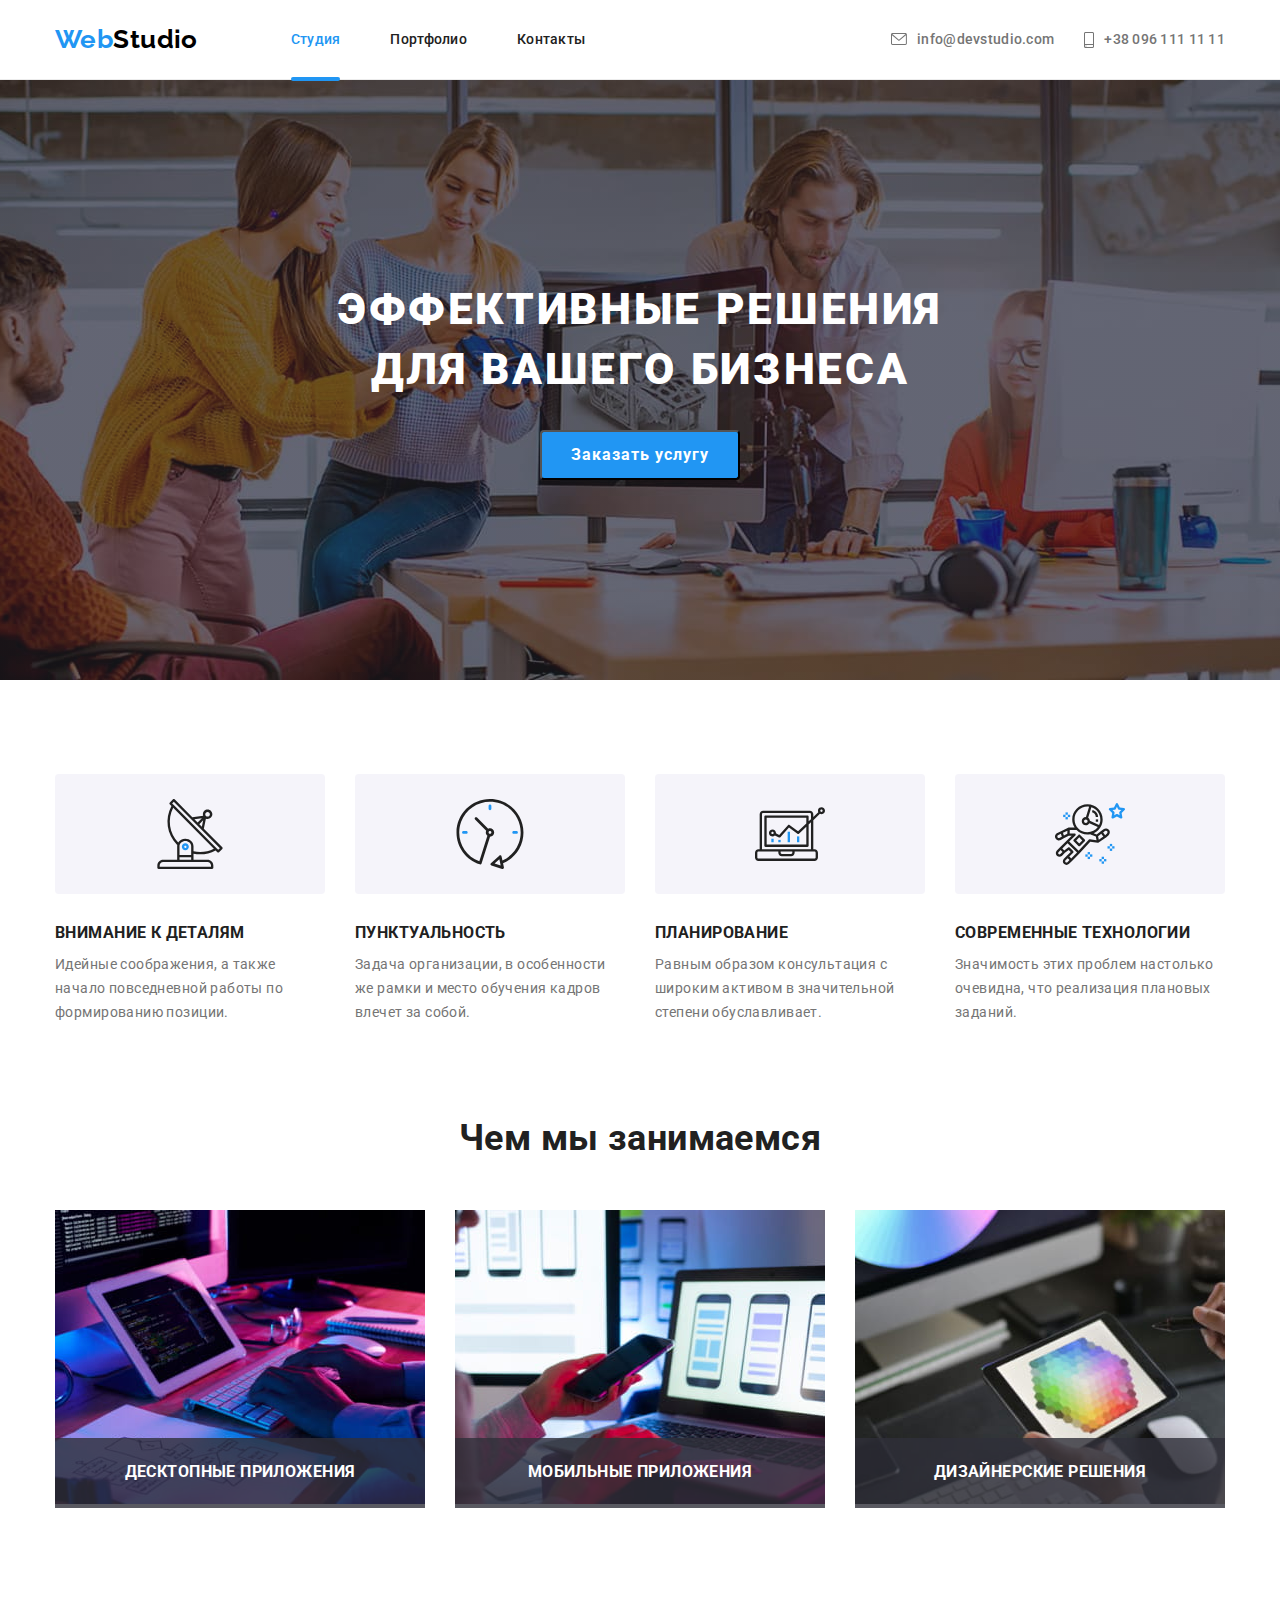
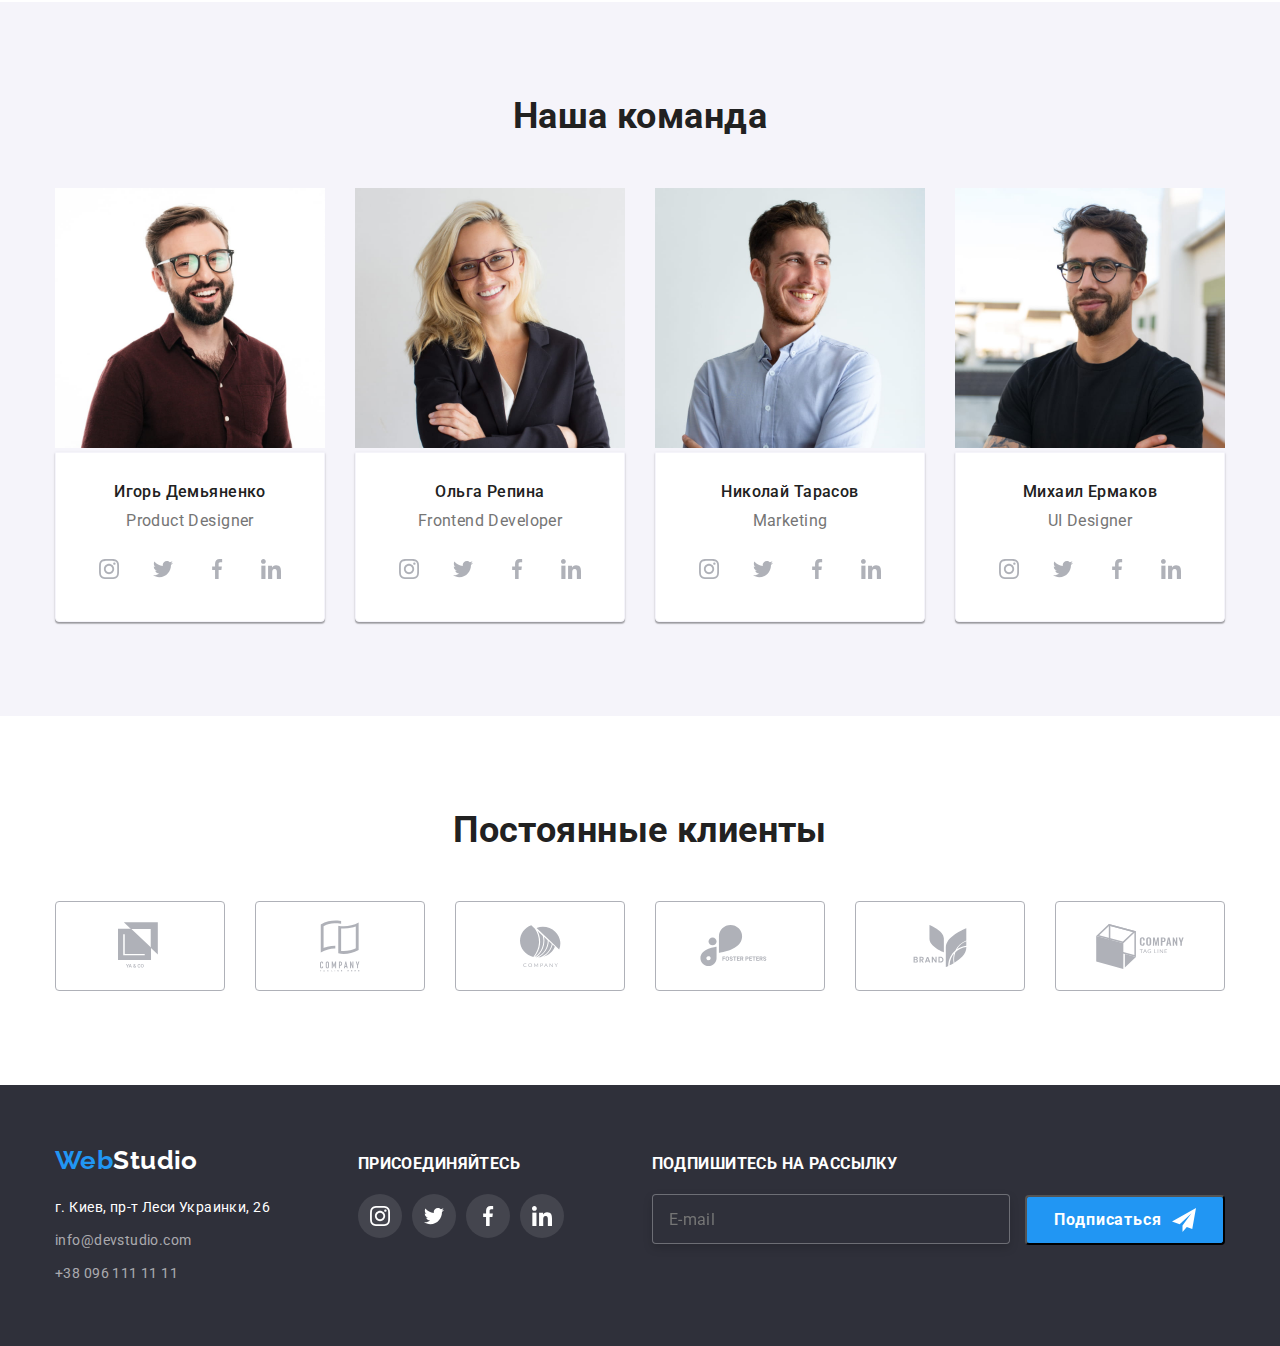
==== commit 240330c8: "tablet" ====
--- a/index.html
+++ b/index.html
@@ -269,7 +269,7 @@
         <section class="clients">
             <div class="container container--center">
                 <h2 class="section__title">Постоянные клиенты</h2>
-                <ul class="list clients__list grid grid--nowrap">
+                <ul class="list clients__list grid">
                     <li class="clients__item grid__item">
                         <a href="" class="clients__link link" target="_blank" rel="noopener noreferrer">
                             <svg class="clients__icon" width="44" height="49">
@@ -322,7 +322,7 @@
 
     <footer class="footer">
         <div class="container container--center list footer__block">
-            <div class="footer__grid">
+            <div class="footer__grid ">
                 <a class="logo logo--darck link" href="./index.html"><span class="logo__accent">Web</span>Studio</a>
                 <address class="address">
                     <p class="address__street"> г. Киев, пр-т Леси Украинки, 26</p>
--- a/css/styles.min.css
+++ b/css/styles.min.css
@@ -1,2 +1,2 @@
-/*! modern-normalize v1.0.0 | MIT License | https://github.com/sindresorhus/modern-normalize */*,::after,::before{box-sizing:border-box}:root{-moz-tab-size:4;tab-size:4}html{line-height:1.15;-webkit-text-size-adjust:100%}body{margin:0}body{font-family:system-ui,-apple-system,'Segoe UI',Roboto,Helvetica,Arial,sans-serif,'Apple Color Emoji','Segoe UI Emoji'}hr{height:0;color:inherit}abbr[title]{text-decoration:underline dotted}b,strong{font-weight:bolder}code,kbd,pre,samp{font-family:ui-monospace,SFMono-Regular,Consolas,'Liberation Mono',Menlo,monospace;font-size:1em}small{font-size:80%}sub,sup{font-size:75%;line-height:0;position:relative;vertical-align:baseline}sub{bottom:-.25em}sup{top:-.5em}table{text-indent:0;border-color:inherit}button,input,optgroup,select,textarea{font-family:inherit;font-size:100%;line-height:1.15;margin:0}button,select{text-transform:none}[type=button],[type=reset],[type=submit],button{-webkit-appearance:button}::-moz-focus-inner{border-style:none;padding:0}:-moz-focusring{outline:1px dotted ButtonText}:-moz-ui-invalid{box-shadow:none}legend{padding:0}progress{vertical-align:baseline}::-webkit-inner-spin-button,::-webkit-outer-spin-button{height:auto}[type=search]{-webkit-appearance:textfield;outline-offset:-2px}::-webkit-search-decoration{-webkit-appearance:none}::-webkit-file-upload-button{-webkit-appearance:button;font:inherit}summary{display:list-item}:root{--primary-text-color: #757575;--title-text-color: #212121;--accent-color: #2196f3;--contact-footer-text-color: rgba(255, 255, 255, 0.6);--dark-bg-color: #2f303a;--primary-bg-color: #ffffff;--section-bg-color: #f5f4fa;--color-icons: #afb1b8;--grid__item: 4}html{box-sizing:border-box}*,*::after,*::before{box-sizing:inherit}body{background-color:var(--primary-bg-color);color:var(--primary-text-color);font-family:'roboto', sans-serif;font-weight:400;font-size:14px;line-height:1.14;letter-spacing:0.03em}h1,h2,h3,h4,h5,h6,p{margin:0}.link{text-decoration:none}.list{list-style:none;padding-left:0px;margin:0px}.container{width:100%;padding-left:15px;padding-right:15px}@media screen and (min-width: 480px){.container{max-width:480px}}@media screen and (min-width: 768px){.container{max-width:768px}}@media screen and (min-width: 1200px){.container{max-width:1200px}}.container--center{margin-left:auto;margin-right:auto}.section__title{color:var(--title-text-color);font-weight:700;font-size:36px;line-height:1.16;text-align:center;margin-bottom:50px}@media screen and (max-width: 1199px){.section__title{font-size:28px;margin-bottom:30px}}.button{color:var(--primary-bg-color);background-color:var(--accent-color);font-weight:700;font-size:16px;line-height:1.88;letter-spacing:0.06em;display:inline-flex;justify-content:center;cursor:pointer;font-family:'roboto', sans-serif;border-radius:4px;min-width:200px;min-height:50px;align-items:center;transition:background-color 250ms cubic-bezier(0.4, 0, 0.2, 1)}.button:hover,.button:focus{background-color:#188ce8}.button-close{position:absolute;top:8px;right:8px;display:flex;justify-content:center;align-items:center;width:30px;height:30px;background:var(--primary-bg-color);border:1px solid rgba(0,0,0,0.1);border-radius:50%;cursor:pointer}.button-close::before{content:'';width:11px;height:11px;background-image:url(../images/svg/Vector.svg)}.social-icons .icon{width:20px;height:20px;fill:var(--color-icons);transition:fill 250ms cubic-bezier(0.4, 0, 0.2, 1)}.footer .social-icons .icon{fill:var(--primary-bg-color)}.social-icons{display:flex;justify-content:center}.social-icons__link{display:flex;justify-content:center;align-items:center;width:44px;height:44px;border-radius:50%;background-color:rgba(255,255,255,0.1);transition:background-color 250ms cubic-bezier(0.4, 0, 0.2, 1)}.social-icons__link:hover .icon,.social-icons__link:focus .icon{fill:var(--primary-bg-color)}.social-icons__link:hover,.social-icons__link:focus{background-color:var(--accent-color)}.social-icons__item+.social-icons__item{margin-left:10px}.logo{font-family:'raleway', sans-serif;font-weight:700;font-size:26px;line-height:1.19;color:#000000}@media screen and (max-width: 1199px){.logo{font-size:24px;line-height:1.16}}.logo__accent{color:var(--accent-color)}.logo--darck{color:var(--primary-bg-color)}.form{margin-bottom:74px}.form__tytle{position:absolute;transform:translateY(-21px);box-sizing:inline;font-size:12px;line-height:1.67;letter-spacing:0.01em;color:var(--primary-text-color);cursor:pointer}.form__massage{resize:none;padding:12px 16px}.form__field{width:448px;border:1px solid rgba(33,33,33,0.2);border-radius:4px;margin-bottom:28px;padding-left:42px;cursor:pointer;transition:border 250ms cubic-bezier(0.4, 0, 0.2, 1)}.form__field:focus{border:1px solid var(--accent-color);outline:none}.form__field:focus+.form__icon{fill:var(--accent-color)}.form__field:not(:last-child){height:40px}.form__label{position:relative}.form__icon{position:absolute;left:12px;top:0;width:18px;height:18px;fill:var(--title-text-color);transition:fill 250ms cubic-bezier(0.4, 0, 0.2, 1)}.form__button{position:absolute;left:50%;bottom:40px;transform:translateX(-50%)}.modal{position:absolute;top:50%;left:50%;transform:translate(-50%, -50%);width:528px;padding:40px;box-shadow:0px 1px 3px rgba(0,0,0,0.12),0px 1px 1px rgba(0,0,0,0.14),0px 2px 1px rgba(0,0,0,0.2);border-radius:4px;background-color:var(--primary-bg-color)}.modal__tytle{font-weight:700;font-size:20px;line-height:1.15;text-align:center;color:var(--title-text-color);margin-bottom:30px}.backdrop{position:fixed;top:0px;left:0px;width:100%;height:100%;background-color:rgba(0,0,0,0.2);transition:opacity 250ms cubic-bezier(0.4, 0, 0.2, 1)}.backdrop.is-hidden{opacity:0;pointer-events:none}.grid{display:flex;flex-wrap:wrap;margin-left:-30px;margin-top:-30px}.grid__item{flex-basis:calc((100% - 30px * var(--grid__item)) / var(--grid__item));margin-left:30px;margin-top:30px}.grid--nowrap{flex-wrap:nowrap}.header{border-bottom:1px solid #ececec;padding-top:16.5px;padding-bottom:16.5px}@media screen and (max-width: 1199px){.header{padding-top:20px;padding-bottom:20px}}.header__page{background-color:var(--primary-bg-color);display:flex;align-items:center;margin-left:auto;margin-right:auto}.navigation{display:flex;align-items:center}.navigation__link{color:var(--title-text-color);font-weight:500;letter-spacing:0.02em;transition:color 250ms cubic-bezier(0.4, 0, 0.2, 1)}.navigation__link:hover,.navigation__link:focus{color:var(--accent-color)}.navigation__link--current::after{position:absolute;left:0px;top:45px;content:'';display:inline-flex;width:100%;background-color:var(--accent-color);border-radius:2px;height:4px}.navigation__list{display:flex;margin-left:93px}@media screen and (max-width: 767px){.navigation__list{display:none;margin-left:88px}}.navigation__item:not(:last-child){margin-right:50px}.navigation__link--current{color:var(--accent-color)}.navigation__item{position:relative}.contact{display:flex;margin-left:auto}@media screen and (max-width: 1199px){.contact{flex-wrap:wrap;margin-left:auto}}@media screen and (max-width: 767px){.contact{display:none}}.contact__link{color:var(--primary-text-color);font-weight:500;letter-spacing:0.02em;font-style:normal;padding-top:15px;padding-bottom:15px;display:flex;align-items:center;transition:color 250ms cubic-bezier(0.4, 0, 0.2, 1)}.contact__link:hover,.contact__link:focus{color:var(--accent-color)}.contact__link:hover .contact__icon,.contact__link:focus .contact__icon{fill:var(--accent-color)}@media screen and (max-width: 1199px){.contact__link{font-size:12px;padding-top:0px;padding-bottom:0px}}.contact__icon{fill:var(--primary-text-color);margin-right:10px;transition:fill 250ms cubic-bezier(0.4, 0, 0.2, 1)}@media screen and (max-width: 1199px){.contact__item{margin-left:auto;margin-right:15px}}.contact__item:not(:last-child){margin-right:30px}@media screen and (max-width: 1199px){.contact__item:not(:last-child){padding-bottom:10px;margin-right:0px;margin-right:0px}}.hero{background-color:var(--dark-bg-color);max-width:1600px;margin-left:auto;margin-right:auto}.hero__container{padding-top:200px;padding-bottom:200px;margin-left:auto;margin-right:auto;text-align:center;background-image:linear-gradient(to right, rgba(47,48,58,0.4), rgba(47,48,58,0.4)),url(../images/hero/hero-bg.jpg);background-position:center;height:600px;max-width:1600px}@media screen and (max-width: 1199px){.hero__container{padding-top:118px;padding-bottom:118px;height:400px;max-width:767px}}.hero__title{color:var(--primary-bg-color);font-weight:900;font-size:44px;line-height:1.36;letter-spacing:0.06em;text-align:center;text-transform:uppercase;margin-bottom:30px}@media screen and (max-width: 1199px){.hero__title{font-size:26px;line-height:1.62}}.advantages{padding-top:94px;padding-bottom:94px}@media screen and (max-width: 1199px){.advantages{padding-top:60px;padding-bottom:60px}}.advantages__title{color:var(--title-text-color);font-weight:700;text-transform:uppercase;margin-bottom:10px}.advantages__title::before{content:'';display:block;width:100%;height:120px;background:var(--section-bg-color);border-radius:4px;margin-bottom:30px;background-repeat:no-repeat;background-position:center}.icon__antenna ::before{background-image:url("../images/svg/antenna.svg")}.icon__clock ::before{background-image:url("../images/svg/clock.svg")}.icon__diagram ::before{background-image:url("../images/svg/diagram.svg")}.icon__astronaut ::before{background-image:url("../images/svg/astronaut.svg")}.advantages__text{line-height:1.71}.advantages .grid__item{--grid__item: 1;max-width:450px}@media screen and (min-width: 768px){.advantages .grid__item{--grid__item: 2;max-width:354px}}@media screen and (min-width: 1200px){.advantages .grid__item{--grid__item: 4;max-width:270px}}.work{padding-bottom:94px}@media screen and (max-width: 1199px){.work{display:none}}.work__relative{position:relative}.work__relative::before{position:absolute;left:0px;bottom:0px;content:'';width:100%;height:70px;background-color:rgba(47,48,58,0.8)}.work__title{position:absolute;left:50%;bottom:27px;transform:translateX(-50%);white-space:nowrap;color:var(--primary-bg-color);font-weight:700;text-transform:uppercase}.work__list .grid__item{--grid__item: 3}.team{background-color:var(--section-bg-color);padding-top:94px;padding-bottom:94px}@media screen and (max-width: 1199px){.team{padding-top:60px;padding-bottom:60px}}.member__position{font-size:16px;line-height:1.18;margin-bottom:16px}.team .grid__item{--grid__item: 1;max-width:450px}@media screen and (min-width: 768px){.team .grid__item{--grid__item: 2;max-width:358px}}@media screen and (min-width: 1200px){.team .grid__item{--grid__item: 4;max-width:270px}}.team .grid__item img{width:100%}.member_image{background-size:contain}.member__data{padding:30px 32px;border:1px solid var(--section-bg-color);background:#ffffff;box-shadow:0px 1px 3px rgba(0,0,0,0.12),0px 1px 1px rgba(0,0,0,0.14),0px 2px 1px rgba(0,0,0,0.2);border-radius:0px 0px 4px 4px}@media screen and (max-width: 1199px){.member__data{padding-bottom:24px}}.member__name{color:var(--title-text-color);font-weight:500;font-size:16px;line-height:1.18;margin-bottom:10px;text-align:center}.member__position{text-align:center}.clients{padding-top:94px;padding-bottom:94px}.clients__list .grid__item{--grd-item: 6}.clients__item{width:170px;height:90px}.clients__link{display:inline-flex;width:100%;height:100%;border:1px solid var(--color-icons);border-radius:4px;justify-content:center;align-items:center;transition:border 250ms cubic-bezier(0.4, 0, 0.2, 1)}.clients__link:hover .clients__icon,.clients__link:focus .clients__icon{fill:var(--accent-color)}.clients__link:hover,.clients__link:focus{border:1px solid var(--accent-color)}.clients__icon{fill:var(--color-icons);transition:fill 250ms cubic-bezier(0.4, 0, 0.2, 1)}.footer{background-color:var(--dark-bg-color);padding-top:60px;padding-bottom:60px}.footer__block{display:flex;align-items:baseline;justify-content:space-between}.footer__title{color:var(--primary-bg-color);font-weight:700;text-transform:uppercase;margin-bottom:20px}.address{margin-top:20px}.adress__link{color:var(--contact-footer-text-color);line-height:1.71;font-style:normal;transition:color 250ms cubic-bezier(0.4, 0, 0.2, 1)}.adress__link:hover,.adress__link:focus{color:var(--accent-color)}.address__street{color:var(--primary-bg-color);line-height:1.71;font-style:normal}.address__street{margin-bottom:9px}.address__item:not(:last-child){margin-bottom:9px}.button--append::after{content:'';width:24px;height:24px;background-image:url(../images/svg/iconsend.svg);margin-left:10px}.input-email{width:358px;height:50px;background-color:var(--dark-bg-color);margin-right:12px;padding-left:16px;border:1px solid rgba(255,255,255,0.3);filter:drop-shadow(0px 4px 4px rgba(0,0,0,0.15));border-radius:4px;font-size:16px;line-height:1.25;letter-spacing:0.03em;color:rgba(255,255,255,0.6)}.portfolio{padding-top:94px;padding-bottom:94px}.filters{display:flex;justify-content:center;margin-bottom:50px}.filters__button{display:inline-block;border:0;color:var(--title-text-color);background-color:var(--section-bg-color);font-weight:500;line-height:1.63;min-width:0;min-height:0;padding:6px 22px;box-shadow:none;transition:color 250ms cubic-bezier(0.4, 0, 0.2, 1),background-color 250ms cubic-bezier(0.4, 0, 0.2, 1),box-shadow 250ms cubic-bezier(0.4, 0, 0.2, 1)}.filters__button:hover,.filters__button:focus{color:var(--primary-bg-color);background-color:var(--accent-color);box-shadow:0px 3px 1px rgba(0,0,0,0.1),0px 1px 2px rgba(0,0,0,0.08),0px 2px 2px rgba(0,0,0,0.12)}.filter__item:not(:last-child){margin-right:8px}.website:hover,.website:focus{box-shadow:0px 1px 1px rgba(0,0,0,0.12),0px 4px 4px rgba(0,0,0,0.06),1px 4px 6px rgba(0,0,0,0.16)}.website__name{color:var(--title-text-color);font-weight:700;font-size:18px;line-height:2;letter-spacing:0.06em;margin-bottom:4px}.website__type{color:var(--primary-text-color);font-size:16px;line-height:1.88}.website__content{padding-top:20px;padding-left:24px;padding-right:24px;padding-bottom:20px;border-left:1px solid #eeeeee;border-bottom:1px solid #eeeeee;border-right:1px solid #eeeeee;position:relative;display:block;box-shadow:none;transition:box-shadow 250ms cubic-bezier(0.4, 0, 0.2, 1)}.portfolio .grid__item{--grid__item: 3}.website__inform{position:absolute;top:100%;left:0px;height:100%;display:flex;align-items:center;font-size:18px;line-height:1.56;color:var(--primary-bg-color);padding-left:24px;padding-right:24px;background-color:rgba(33,150,243,0.9);transition:transform 250ms cubic-bezier(0.4, 0, 0.2, 1)}.website__link:hover .website__inform,.website__link:focus .website__inform{transform:translateY(-100%)}.website__image{position:relative;overflow:hidden}.contact{display:flex;margin-left:auto}@media screen and (max-width: 1199px){.contact{flex-wrap:wrap;margin-left:auto}}@media screen and (max-width: 767px){.contact{display:none}}.contact__link{color:var(--primary-text-color);font-weight:500;letter-spacing:0.02em;font-style:normal;padding-top:15px;padding-bottom:15px;display:flex;align-items:center;transition:color 250ms cubic-bezier(0.4, 0, 0.2, 1)}.contact__link:hover,.contact__link:focus{color:var(--accent-color)}.contact__link:hover .contact__icon,.contact__link:focus .contact__icon{fill:var(--accent-color)}@media screen and (max-width: 1199px){.contact__link{font-size:12px;padding-top:0px;padding-bottom:0px}}.contact__icon{fill:var(--primary-text-color);margin-right:10px;transition:fill 250ms cubic-bezier(0.4, 0, 0.2, 1)}@media screen and (max-width: 1199px){.contact__item{margin-left:auto;margin-right:15px}}.contact__item:not(:last-child){margin-right:30px}@media screen and (max-width: 1199px){.contact__item:not(:last-child){padding-bottom:10px;margin-right:0px;margin-right:0px}}@media screen and (min-width: 768px){.menu__button{display:none}}
+/*! modern-normalize v1.0.0 | MIT License | https://github.com/sindresorhus/modern-normalize */*,::after,::before{box-sizing:border-box}:root{-moz-tab-size:4;tab-size:4}html{line-height:1.15;-webkit-text-size-adjust:100%}body{margin:0}body{font-family:system-ui,-apple-system,'Segoe UI',Roboto,Helvetica,Arial,sans-serif,'Apple Color Emoji','Segoe UI Emoji'}hr{height:0;color:inherit}abbr[title]{text-decoration:underline dotted}b,strong{font-weight:bolder}code,kbd,pre,samp{font-family:ui-monospace,SFMono-Regular,Consolas,'Liberation Mono',Menlo,monospace;font-size:1em}small{font-size:80%}sub,sup{font-size:75%;line-height:0;position:relative;vertical-align:baseline}sub{bottom:-.25em}sup{top:-.5em}table{text-indent:0;border-color:inherit}button,input,optgroup,select,textarea{font-family:inherit;font-size:100%;line-height:1.15;margin:0}button,select{text-transform:none}[type=button],[type=reset],[type=submit],button{-webkit-appearance:button}::-moz-focus-inner{border-style:none;padding:0}:-moz-focusring{outline:1px dotted ButtonText}:-moz-ui-invalid{box-shadow:none}legend{padding:0}progress{vertical-align:baseline}::-webkit-inner-spin-button,::-webkit-outer-spin-button{height:auto}[type=search]{-webkit-appearance:textfield;outline-offset:-2px}::-webkit-search-decoration{-webkit-appearance:none}::-webkit-file-upload-button{-webkit-appearance:button;font:inherit}summary{display:list-item}:root{--primary-text-color: #757575;--title-text-color: #212121;--accent-color: #2196f3;--contact-footer-text-color: rgba(255, 255, 255, 0.6);--dark-bg-color: #2f303a;--primary-bg-color: #ffffff;--section-bg-color: #f5f4fa;--color-icons: #afb1b8;--grid__item: 4}html{box-sizing:border-box}*,*::after,*::before{box-sizing:inherit}body{background-color:var(--primary-bg-color);color:var(--primary-text-color);font-family:'roboto', sans-serif;font-weight:400;font-size:14px;line-height:1.14;letter-spacing:0.03em}h1,h2,h3,h4,h5,h6,p{margin:0}.link{text-decoration:none}.list{list-style:none;padding-left:0px;margin:0px}.container{width:100%;padding-left:15px;padding-right:15px}@media screen and (min-width: 480px){.container{max-width:480px}}@media screen and (min-width: 768px){.container{max-width:768px}}@media screen and (min-width: 1200px){.container{max-width:1200px}}.container--center{margin-left:auto;margin-right:auto}.section__title{color:var(--title-text-color);font-weight:700;font-size:36px;line-height:1.16;text-align:center;margin-bottom:50px}@media screen and (max-width: 1199px){.section__title{font-size:28px;margin-bottom:30px}}.button{color:var(--primary-bg-color);background-color:var(--accent-color);font-weight:700;font-size:16px;line-height:1.88;letter-spacing:0.06em;display:inline-flex;justify-content:center;cursor:pointer;font-family:'roboto', sans-serif;border-radius:4px;min-width:200px;min-height:50px;align-items:center;transition:background-color 250ms cubic-bezier(0.4, 0, 0.2, 1)}.button:hover,.button:focus{background-color:#188ce8}.button-close{position:absolute;top:8px;right:8px;display:flex;justify-content:center;align-items:center;width:30px;height:30px;background:var(--primary-bg-color);border:1px solid rgba(0,0,0,0.1);border-radius:50%;cursor:pointer}.button-close::before{content:'';width:11px;height:11px;background-image:url(../images/svg/Vector.svg)}.social-icons .icon{width:20px;height:20px;fill:var(--color-icons);transition:fill 250ms cubic-bezier(0.4, 0, 0.2, 1)}.footer .social-icons .icon{fill:var(--primary-bg-color)}.social-icons{display:flex;justify-content:center}.social-icons__link{display:flex;justify-content:center;align-items:center;width:44px;height:44px;border-radius:50%;background-color:rgba(255,255,255,0.1);transition:background-color 250ms cubic-bezier(0.4, 0, 0.2, 1)}.social-icons__link:hover .icon,.social-icons__link:focus .icon{fill:var(--primary-bg-color)}.social-icons__link:hover,.social-icons__link:focus{background-color:var(--accent-color)}.social-icons__item+.social-icons__item{margin-left:10px}.logo{font-family:'raleway', sans-serif;font-weight:700;font-size:26px;line-height:1.19;color:#000000}@media screen and (max-width: 1199px){.logo{font-size:24px;line-height:1.16}}.logo__accent{color:var(--accent-color)}.logo--darck{color:var(--primary-bg-color)}.form{margin-bottom:74px}.form__tytle{position:absolute;transform:translateY(-21px);box-sizing:inline;font-size:12px;line-height:1.67;letter-spacing:0.01em;color:var(--primary-text-color);cursor:pointer}.form__massage{resize:none;padding:12px 16px}.form__field{width:448px;border:1px solid rgba(33,33,33,0.2);border-radius:4px;margin-bottom:28px;padding-left:42px;cursor:pointer;transition:border 250ms cubic-bezier(0.4, 0, 0.2, 1)}.form__field:focus{border:1px solid var(--accent-color);outline:none}.form__field:focus+.form__icon{fill:var(--accent-color)}.form__field:not(:last-child){height:40px}.form__label{position:relative}.form__icon{position:absolute;left:12px;top:0;width:18px;height:18px;fill:var(--title-text-color);transition:fill 250ms cubic-bezier(0.4, 0, 0.2, 1)}.form__button{position:absolute;left:50%;bottom:40px;transform:translateX(-50%)}.modal{position:absolute;top:50%;left:50%;transform:translate(-50%, -50%);width:528px;padding:40px;box-shadow:0px 1px 3px rgba(0,0,0,0.12),0px 1px 1px rgba(0,0,0,0.14),0px 2px 1px rgba(0,0,0,0.2);border-radius:4px;background-color:var(--primary-bg-color)}.modal__tytle{font-weight:700;font-size:20px;line-height:1.15;text-align:center;color:var(--title-text-color);margin-bottom:30px}.backdrop{position:fixed;top:0px;left:0px;width:100%;height:100%;background-color:rgba(0,0,0,0.2);transition:opacity 250ms cubic-bezier(0.4, 0, 0.2, 1)}.backdrop.is-hidden{opacity:0;pointer-events:none}.grid{display:flex;flex-wrap:wrap;margin-left:-30px;margin-top:-30px}.grid__item{flex-basis:calc((100% - 30px * var(--grid__item)) / var(--grid__item));margin-left:30px;margin-top:30px}.header{border-bottom:1px solid #ececec;padding-top:16.5px;padding-bottom:16.5px}@media screen and (max-width: 1199px){.header{padding-top:20px;padding-bottom:20px}}.header__page{background-color:var(--primary-bg-color);display:flex;align-items:center;margin-left:auto;margin-right:auto}.navigation{display:flex;align-items:center}.navigation__link{color:var(--title-text-color);font-weight:500;letter-spacing:0.02em;transition:color 250ms cubic-bezier(0.4, 0, 0.2, 1)}.navigation__link:hover,.navigation__link:focus{color:var(--accent-color)}.navigation__link--current::after{position:absolute;left:0px;top:45px;content:'';display:inline-flex;width:100%;background-color:var(--accent-color);border-radius:2px;height:4px}.navigation__list{display:flex;margin-left:93px}@media screen and (max-width: 767px){.navigation__list{display:none;margin-left:88px}}.navigation__item:not(:last-child){margin-right:50px}.navigation__link--current{color:var(--accent-color)}.navigation__item{position:relative}.contact{display:flex;margin-left:auto}@media screen and (max-width: 1199px){.contact{flex-wrap:wrap;margin-left:auto}}@media screen and (max-width: 767px){.contact{display:none}}.contact__link{color:var(--primary-text-color);font-weight:500;letter-spacing:0.02em;font-style:normal;padding-top:15px;padding-bottom:15px;display:flex;align-items:center;transition:color 250ms cubic-bezier(0.4, 0, 0.2, 1)}.contact__link:hover,.contact__link:focus{color:var(--accent-color)}.contact__link:hover .contact__icon,.contact__link:focus .contact__icon{fill:var(--accent-color)}@media screen and (max-width: 1199px){.contact__link{font-size:12px;padding-top:0px;padding-bottom:0px}}.contact__icon{fill:var(--primary-text-color);margin-right:10px;transition:fill 250ms cubic-bezier(0.4, 0, 0.2, 1)}@media screen and (max-width: 1199px){.contact__item{margin-left:auto;margin-right:15px}}.contact__item:not(:last-child){margin-right:30px}@media screen and (max-width: 1199px){.contact__item:not(:last-child){padding-bottom:10px;margin-right:0px;margin-right:0px}}.hero{background-color:var(--dark-bg-color);max-width:1600px;margin-left:auto;margin-right:auto}.hero__container{padding-top:200px;padding-bottom:200px;margin-left:auto;margin-right:auto;text-align:center;background-image:linear-gradient(to right, rgba(47,48,58,0.4), rgba(47,48,58,0.4)),url(../images/hero/hero-bg.jpg);background-position:center;height:600px;max-width:1600px}@media screen and (max-width: 1199px){.hero__container{padding-top:118px;padding-bottom:118px;height:400px;max-width:767px}}.hero__title{color:var(--primary-bg-color);font-weight:900;font-size:44px;line-height:1.36;letter-spacing:0.06em;text-align:center;text-transform:uppercase;margin-bottom:30px}@media screen and (max-width: 1199px){.hero__title{font-size:26px;line-height:1.62}}.advantages{padding-top:94px;padding-bottom:94px}@media screen and (max-width: 1199px){.advantages{padding-top:60px;padding-bottom:60px}}.advantages__title{color:var(--title-text-color);font-weight:700;text-transform:uppercase;margin-bottom:10px}.advantages__title::before{content:'';display:block;width:100%;height:120px;background:var(--section-bg-color);border-radius:4px;margin-bottom:30px;background-repeat:no-repeat;background-position:center}.icon__antenna ::before{background-image:url("../images/svg/antenna.svg")}.icon__clock ::before{background-image:url("../images/svg/clock.svg")}.icon__diagram ::before{background-image:url("../images/svg/diagram.svg")}.icon__astronaut ::before{background-image:url("../images/svg/astronaut.svg")}.advantages__text{line-height:1.71}.advantages .grid__item{--grid__item: 1;max-width:450px}@media screen and (min-width: 768px){.advantages .grid__item{--grid__item: 2;max-width:354px}}@media screen and (min-width: 1200px){.advantages .grid__item{--grid__item: 4;max-width:270px}}.work{padding-bottom:94px}@media screen and (max-width: 1199px){.work{display:none}}.work__relative{position:relative}.work__relative::before{position:absolute;left:0px;bottom:0px;content:'';width:100%;height:70px;background-color:rgba(47,48,58,0.8)}.work__title{position:absolute;left:50%;bottom:27px;transform:translateX(-50%);white-space:nowrap;color:var(--primary-bg-color);font-weight:700;text-transform:uppercase}.work__list .grid__item{--grid__item: 3}.team{background-color:var(--section-bg-color);padding-top:94px;padding-bottom:94px}@media screen and (max-width: 1199px){.team{padding-top:60px;padding-bottom:60px}}.member__position{font-size:16px;line-height:1.18;margin-bottom:16px}.team .grid__item{--grid__item: 1;max-width:450px}@media screen and (min-width: 768px){.team .grid__item{--grid__item: 2;max-width:358px}}@media screen and (min-width: 1200px){.team .grid__item{--grid__item: 4;max-width:270px}}.team .grid__item img{width:100%}.member_image{background-size:contain}.member__data{padding:30px 32px;border:1px solid var(--section-bg-color);background:#ffffff;box-shadow:0px 1px 3px rgba(0,0,0,0.12),0px 1px 1px rgba(0,0,0,0.14),0px 2px 1px rgba(0,0,0,0.2);border-radius:0px 0px 4px 4px}@media screen and (max-width: 1199px){.member__data{padding-bottom:24px}}.member__name{color:var(--title-text-color);font-weight:500;font-size:16px;line-height:1.18;margin-bottom:10px;text-align:center}.member__position{text-align:center}.clients{padding-top:94px;padding-bottom:94px}@media screen and (max-width: 1199px){.clients{padding-top:60px;padding-bottom:60px}}.clients__item{max-width:170px;height:90px}@media screen and (max-width: 1199px){.clients__item{max-width:226px}}@media screen and (max-width: 767px){.clients__item{max-width:210px}}.clients__link{display:inline-flex;width:170px;height:90px;border:1px solid var(--color-icons);border-radius:4px;justify-content:center;align-items:center;transition:border 250ms cubic-bezier(0.4, 0, 0.2, 1)}.clients__link:hover .clients__icon,.clients__link:focus .clients__icon{fill:var(--accent-color)}.clients__link:hover,.clients__link:focus{border:1px solid var(--accent-color)}@media screen and (max-width: 1199px){.clients__link{width:226px}}@media screen and (max-width: 767px){.clients__link{width:210px}}.clients__icon{fill:var(--color-icons);transition:fill 250ms cubic-bezier(0.4, 0, 0.2, 1)}.clients__list .grid__item{--grd-item: 6}.footer{background-color:var(--dark-bg-color);padding-top:60px;padding-bottom:60px}.footer__block{display:flex;align-items:baseline;justify-content:space-between}@media screen and (max-width: 1199px){.footer__block{flex-wrap:wrap;justify-content:space-around}}@media screen and (max-width: 1199px){.footer__grid{display:flex;flex-wrap:wrap;flex-basis:45%;justify-content:center}}.footer__title{color:var(--primary-bg-color);font-weight:700;text-transform:uppercase;margin-bottom:20px}.address{margin-top:20px}@media screen and (max-width: 1199px){.address{margin-bottom:60px}}.adress__link{color:var(--contact-footer-text-color);line-height:1.71;font-style:normal;transition:color 250ms cubic-bezier(0.4, 0, 0.2, 1)}.adress__link:hover,.adress__link:focus{color:var(--accent-color)}.address__street{color:var(--primary-bg-color);line-height:1.71;font-style:normal}.address__street{margin-bottom:9px}.address__item:not(:last-child){margin-bottom:9px}.button--append::after{content:'';width:24px;height:24px;background-image:url(../images/svg/iconsend.svg);margin-left:10px}.input-email{width:358px;height:50px;background-color:var(--dark-bg-color);margin-right:12px;margin-bottom:20px;padding-left:16px;border:1px solid rgba(255,255,255,0.3);filter:drop-shadow(0px 4px 4px rgba(0,0,0,0.15));border-radius:4px;font-size:16px;line-height:1.25;letter-spacing:0.03em;color:rgba(255,255,255,0.6)}@media screen and (max-width: 1199px){.input-email{width:450px}}.portfolio{padding-top:94px;padding-bottom:94px}@media screen and (max-width: 1199px){.portfolio{padding-top:60px;padding-bottom:60px}}.filters{display:flex;flex-wrap:wrap;justify-content:center;margin-bottom:50px}@media screen and (max-width: 1199px){.filters{margin-bottom:30px}}.filters__button{display:inline-block;border:0;color:var(--title-text-color);background-color:var(--section-bg-color);font-weight:500;line-height:1.63;min-width:0;min-height:0;padding:6px 22px;box-shadow:none;transition:color 250ms cubic-bezier(0.4, 0, 0.2, 1),background-color 250ms cubic-bezier(0.4, 0, 0.2, 1),box-shadow 250ms cubic-bezier(0.4, 0, 0.2, 1)}.filters__button:hover,.filters__button:focus{color:var(--primary-bg-color);background-color:var(--accent-color);box-shadow:0px 3px 1px rgba(0,0,0,0.1),0px 1px 2px rgba(0,0,0,0.08),0px 2px 2px rgba(0,0,0,0.12)}.filter__item:not(:last-child){margin-right:8px}.website{border-left:1px solid #eeeeee;border-bottom:1px solid #eeeeee;border-right:1px solid #eeeeee}.website:hover,.website:focus{box-shadow:0px 1px 1px rgba(0,0,0,0.12),0px 4px 4px rgba(0,0,0,0.06),1px 4px 6px rgba(0,0,0,0.16)}.website__name{color:var(--title-text-color);font-weight:700;font-size:18px;line-height:2;letter-spacing:0.06em;margin-bottom:4px}.website__type{color:var(--primary-text-color);font-size:16px;line-height:1.88}.website__content{padding-top:20px;padding-left:24px;padding-right:24px;padding-bottom:20px;position:relative;display:block;box-shadow:none;transition:box-shadow 250ms cubic-bezier(0.4, 0, 0.2, 1)}.portfolio .grid__item{--grid__item: 3;max-width:370px}@media screen and (max-width: 1199px){.portfolio .grid__item{--grid__item: 2;max-width:354px}}@media screen and (max-width: 767px){.portfolio .grid__item{--grid__item: 1;max-width:450px}}.website__inform{position:absolute;top:100%;left:0px;height:100%;display:flex;align-items:center;font-size:18px;line-height:1.56;color:var(--primary-bg-color);padding-left:24px;padding-right:24px;background-color:rgba(33,150,243,0.9);transition:transform 250ms cubic-bezier(0.4, 0, 0.2, 1)}.website__link:hover .website__inform,.website__link:focus .website__inform{transform:translateY(-100%)}img{width:100%}.website__image{position:relative;overflow:hidden}.contact{display:flex;margin-left:auto}@media screen and (max-width: 1199px){.contact{flex-wrap:wrap;margin-left:auto}}@media screen and (max-width: 767px){.contact{display:none}}.contact__link{color:var(--primary-text-color);font-weight:500;letter-spacing:0.02em;font-style:normal;padding-top:15px;padding-bottom:15px;display:flex;align-items:center;transition:color 250ms cubic-bezier(0.4, 0, 0.2, 1)}.contact__link:hover,.contact__link:focus{color:var(--accent-color)}.contact__link:hover .contact__icon,.contact__link:focus .contact__icon{fill:var(--accent-color)}@media screen and (max-width: 1199px){.contact__link{font-size:12px;padding-top:0px;padding-bottom:0px}}.contact__icon{fill:var(--primary-text-color);margin-right:10px;transition:fill 250ms cubic-bezier(0.4, 0, 0.2, 1)}@media screen and (max-width: 1199px){.contact__item{margin-left:auto;margin-right:15px}}.contact__item:not(:last-child){margin-right:30px}@media screen and (max-width: 1199px){.contact__item:not(:last-child){padding-bottom:10px;margin-right:0px;margin-right:0px}}@media screen and (min-width: 768px){.menu__button{display:none}}
 /*# sourceMappingURL=styles.min.css.map */